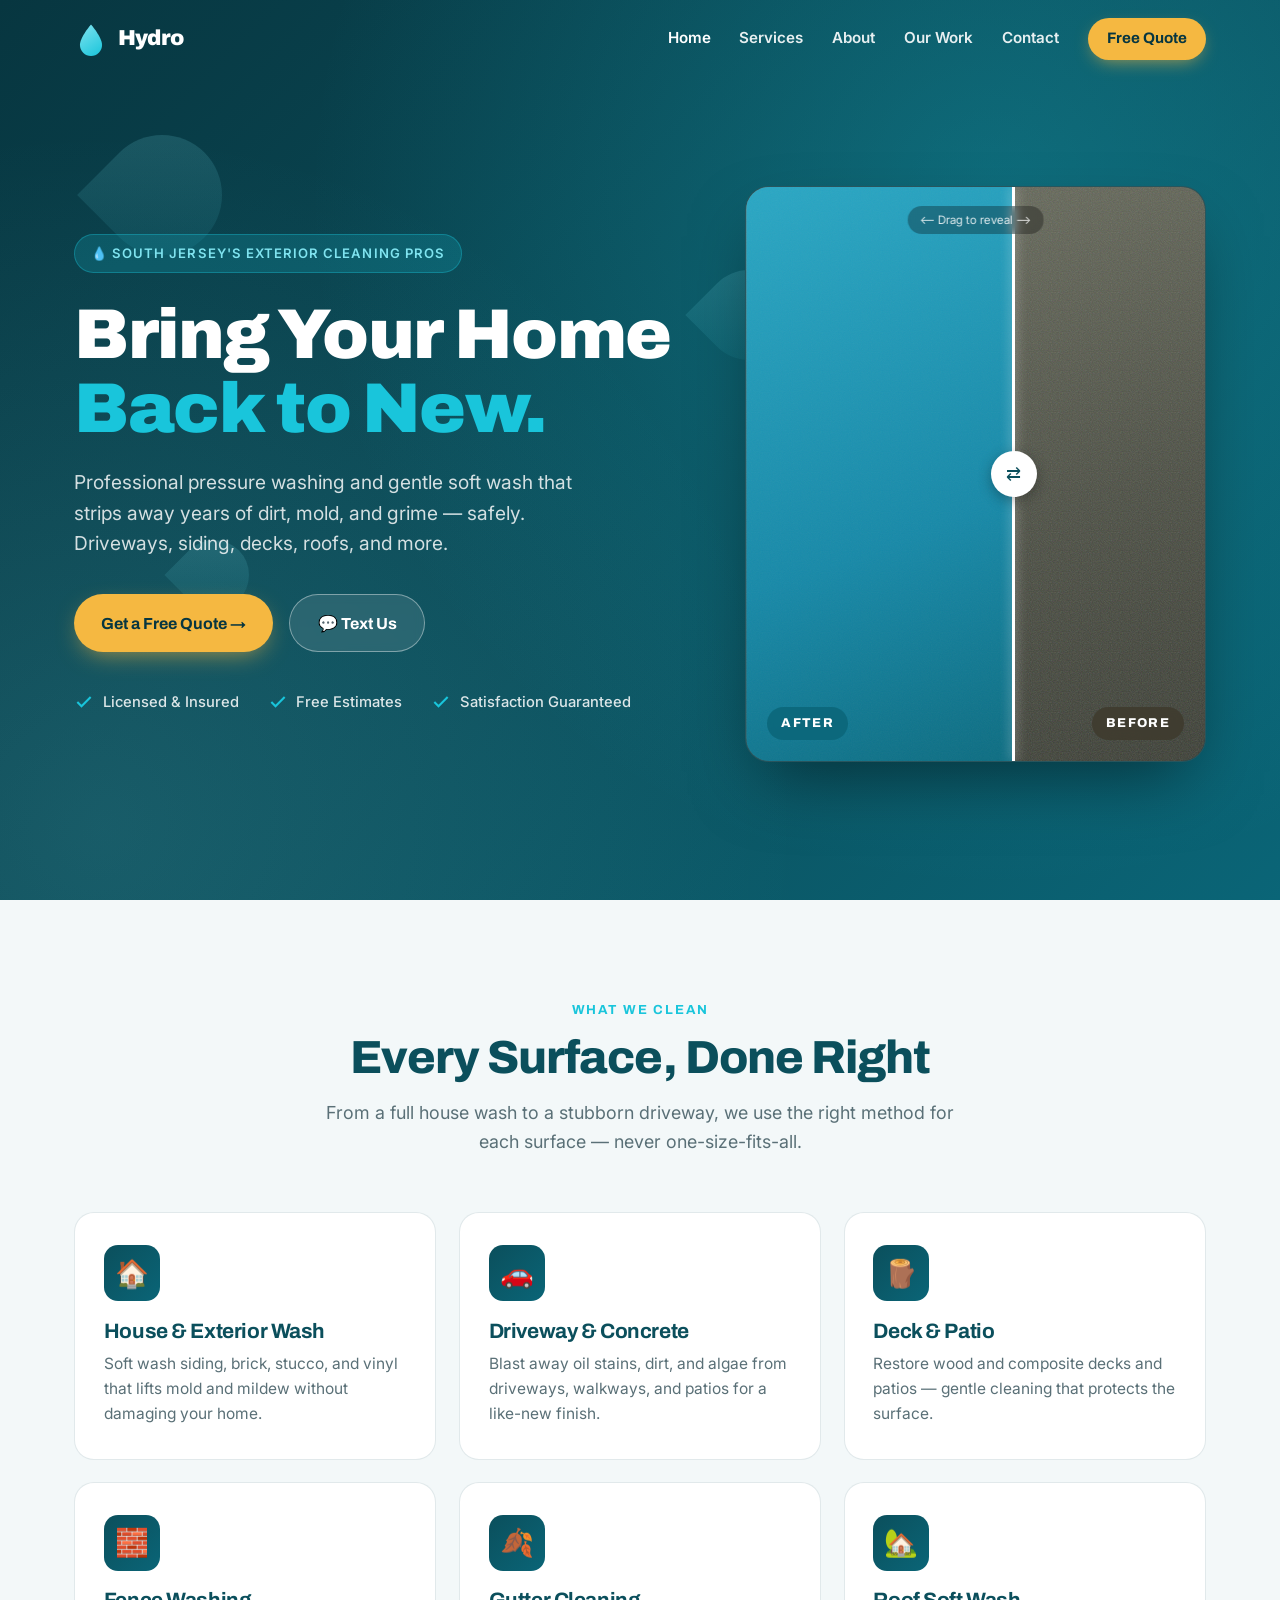
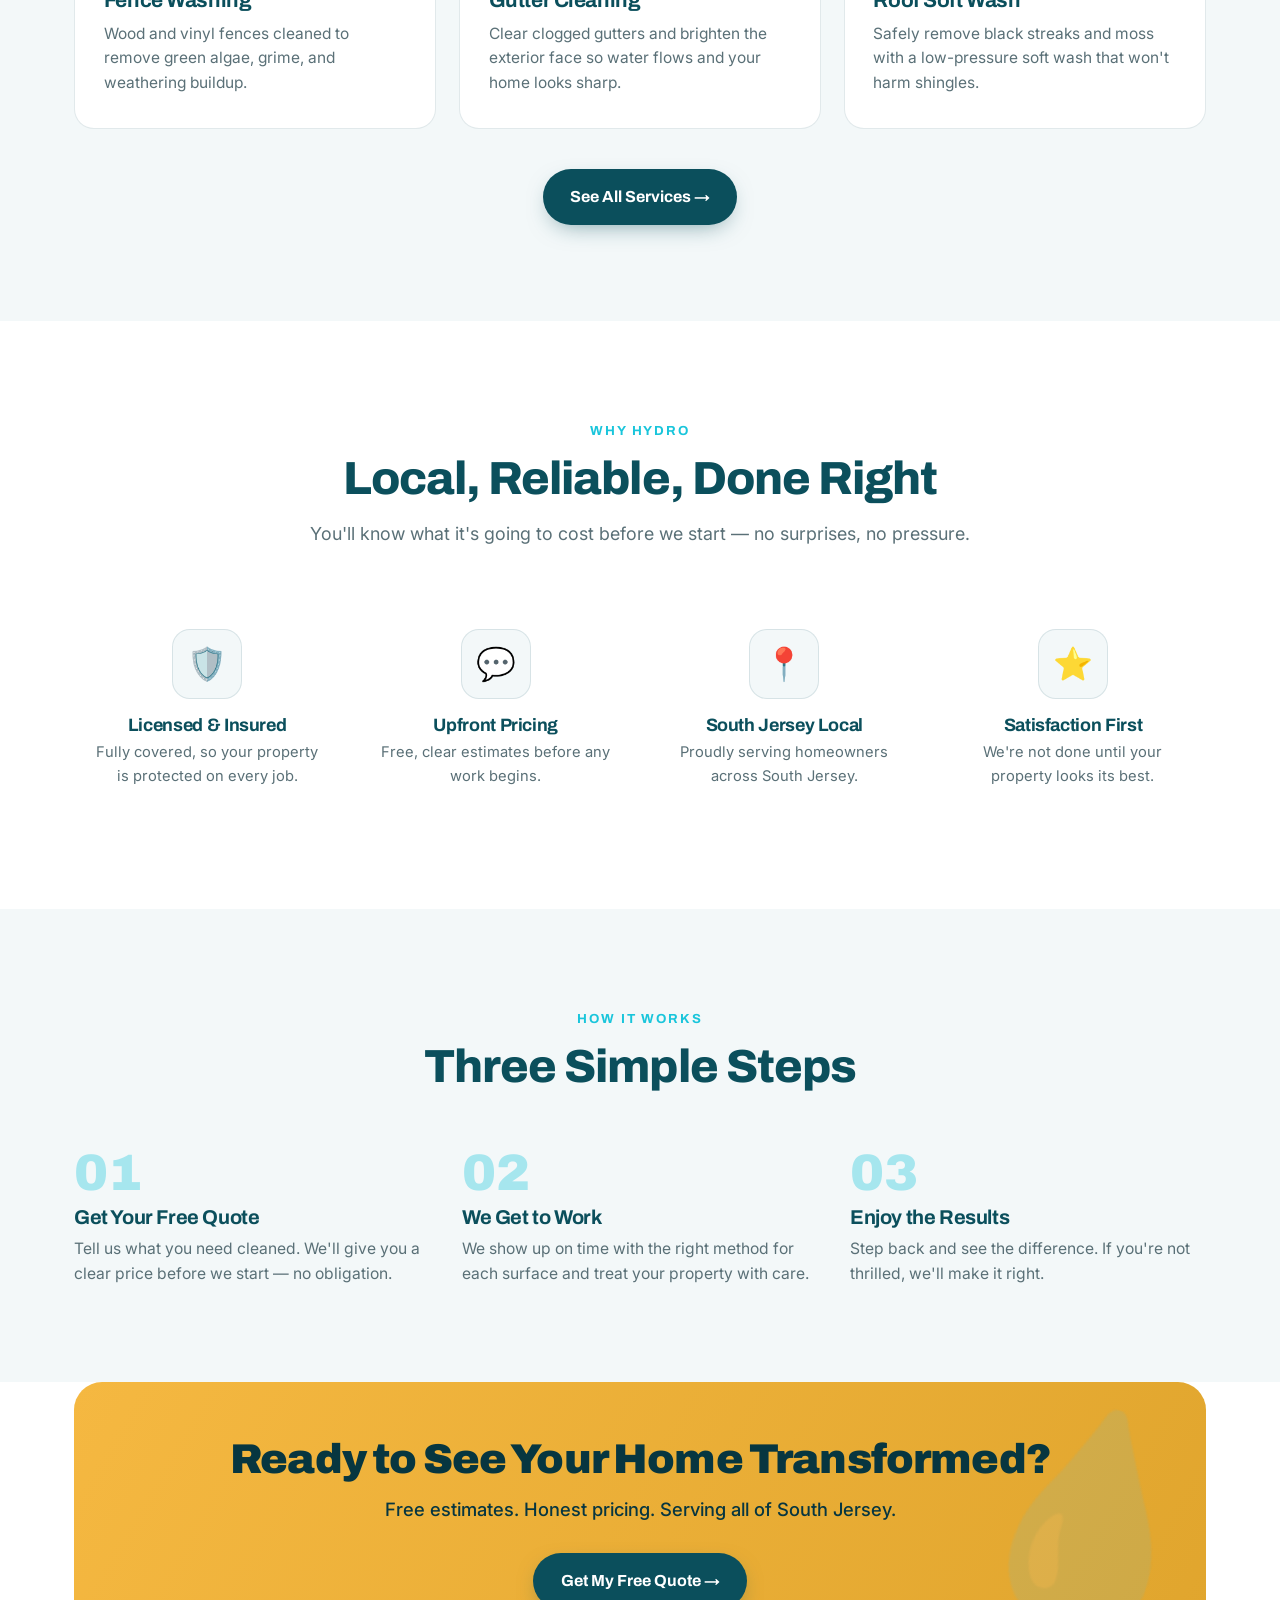
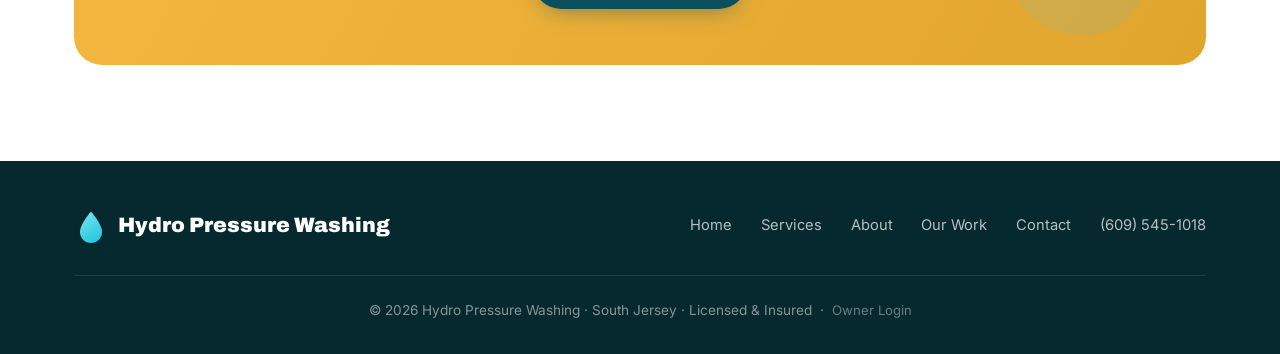
==== index.html @ da70e47d "Update index.html" ====
<!DOCTYPE html>
<html lang="en">
<head>
<meta charset="UTF-8">
<meta name="viewport" content="width=device-width, initial-scale=1.0">
<title>Hydro Pressure Washing — Exterior Cleaning in South Jersey</title>
<meta name="description" content="Professional pressure washing and soft wash in South Jersey. House washing, driveways, decks, fences, gutters, and roof soft wash. Licensed, insured, free estimates.">
<link rel="icon" href="data:image/svg+xml,<svg xmlns='http://www.w3.org/2000/svg' viewBox='0 0 100 100'><text y='.9em' font-size='90'>💧</text></svg>">
<link rel="preconnect" href="https://fonts.googleapis.com">
<link rel="preconnect" href="https://fonts.gstatic.com" crossorigin>
<link href="https://fonts.googleapis.com/css2?family=Archivo:wght@500;600;700;800;900&family=Inter:wght@400;500;600;700&display=swap" rel="stylesheet">
<style>
:root{
  --ocean:#0B4F5C;--ocean-deep:#073640;--spray:#19C5DB;--spray-soft:#7FE3EF;
  --sand:#F5B841;--sand-deep:#e0a52d;--ink:#0c2126;--slate:#5a7077;--mist:#f3f8f9;--white:#ffffff;--line:rgba(11,79,92,0.12);
}
*{margin:0;padding:0;box-sizing:border-box;}
html{scroll-behavior:smooth;}
body{font-family:'Inter',sans-serif;color:var(--ink);background:var(--white);line-height:1.6;-webkit-font-smoothing:antialiased;overflow-x:hidden;}
h1,h2,h3,.display{font-family:'Archivo',sans-serif;line-height:1.05;letter-spacing:-0.02em;}
a{color:inherit;text-decoration:none;}
.wrap{max-width:1180px;margin:0 auto;padding:0 1.5rem;}
.btn{display:inline-flex;align-items:center;gap:0.5rem;font-family:'Archivo',sans-serif;font-weight:700;font-size:1rem;padding:0.95rem 1.7rem;border-radius:100px;cursor:pointer;border:none;transition:transform .15s ease, box-shadow .15s ease;white-space:nowrap;}
.btn-primary{background:var(--sand);color:var(--ocean-deep);box-shadow:0 8px 24px -8px rgba(245,184,65,0.7);}
.btn-primary:hover{transform:translateY(-2px);box-shadow:0 14px 30px -8px rgba(245,184,65,0.8);}
.btn-ghost{background:rgba(255,255,255,0.1);color:#fff;border:1.5px solid rgba(255,255,255,0.4);backdrop-filter:blur(4px);}
.btn-ghost:hover{background:rgba(255,255,255,0.2);transform:translateY(-2px);}
.btn-dark{background:var(--ocean);color:#fff;box-shadow:0 8px 24px -10px rgba(11,79,92,0.6);}
.btn-dark:hover{transform:translateY(-2px);box-shadow:0 14px 30px -10px rgba(11,79,92,0.7);}
header{position:fixed;top:0;left:0;right:0;z-index:100;transition:all .3s ease;padding:1.1rem 0;}
header.scrolled,header.solid{background:rgba(255,255,255,0.95);backdrop-filter:blur(12px);box-shadow:0 4px 20px -8px rgba(11,79,92,0.15);padding:0.7rem 0;}
.nav{display:flex;align-items:center;justify-content:space-between;gap:1.5rem;}
.logo{display:flex;align-items:center;gap:0.6rem;font-family:'Archivo',sans-serif;font-weight:900;font-size:1.35rem;color:#fff;letter-spacing:-0.03em;transition:color .3s;}
header.scrolled .logo,header.solid .logo{color:var(--ocean);}
.logo-drop{width:34px;height:34px;flex-shrink:0;}
.nav-links{display:flex;align-items:center;gap:1.8rem;margin-left:auto;}
.nav-links a{font-weight:600;font-size:0.95rem;color:rgba(255,255,255,0.9);transition:color .2s;}
.nav-links a:hover,.nav-links a.active{color:#fff;}
header.scrolled .nav-links a,header.solid .nav-links a{color:var(--slate);}
header.scrolled .nav-links a:hover,header.scrolled .nav-links a.active,header.solid .nav-links a:hover,header.solid .nav-links a.active{color:var(--ocean);}
.nav-links a.navquote{color:var(--ocean-deep)!important;background:var(--sand);padding:0.55rem 1.2rem;border-radius:100px;font-family:'Archivo',sans-serif;font-weight:700;box-shadow:0 6px 18px -6px rgba(245,184,65,0.7);}
.nav-links a.navquote:hover{transform:translateY(-2px);}
.nav-toggle{display:none;background:none;border:none;cursor:pointer;flex-direction:column;gap:5px;padding:6px;}
.nav-toggle span{width:26px;height:2.5px;background:#fff;border-radius:2px;transition:all .3s;}
header.scrolled .nav-toggle span,header.solid .nav-toggle span{background:var(--ocean);}
section{padding:6rem 0;}
.sec-head{text-align:center;max-width:42rem;margin:0 auto 3.5rem;}
.sec-eyebrow{display:inline-block;color:var(--spray);font-family:'Archivo',sans-serif;font-weight:700;font-size:0.82rem;letter-spacing:0.14em;text-transform:uppercase;margin-bottom:0.9rem;}
.sec-head h2{font-size:clamp(2rem,4vw,2.9rem);font-weight:800;color:var(--ocean);margin-bottom:1rem;}
.sec-head p{font-size:1.12rem;color:var(--slate);}
.reveal-up{opacity:0;transform:translateY(30px);transition:opacity .6s ease, transform .6s ease;}
.reveal-up.in{opacity:1;transform:translateY(0);}
/* page hero (inner pages) */
.page-hero{position:relative;background:linear-gradient(135deg,var(--ocean-deep) 0%,var(--ocean) 60%,#0a6577 100%);color:#fff;padding:9rem 0 4.5rem;overflow:hidden;text-align:center;}
.page-hero::before{content:"";position:absolute;inset:0;background:radial-gradient(circle at 75% 25%, rgba(25,197,219,0.22), transparent 45%);}
.page-hero .eyebrow2{display:inline-block;color:var(--spray-soft);font-family:'Archivo',sans-serif;font-weight:700;font-size:0.82rem;letter-spacing:0.14em;text-transform:uppercase;margin-bottom:1rem;position:relative;}
.page-hero h1{font-size:clamp(2.4rem,5vw,3.8rem);font-weight:900;position:relative;margin-bottom:1rem;}
.page-hero p{font-size:1.18rem;color:rgba(255,255,255,0.82);max-width:36rem;margin:0 auto;position:relative;}
/* footer */
footer{background:#06292f;color:rgba(255,255,255,0.7);padding:3rem 0 2rem;}
.foot-inner{display:flex;justify-content:space-between;align-items:center;gap:2rem;flex-wrap:wrap;}
.foot-logo{display:flex;align-items:center;gap:0.6rem;font-family:'Archivo',sans-serif;font-weight:900;font-size:1.3rem;color:#fff;}
.foot-links{display:flex;gap:1.8rem;flex-wrap:wrap;}
.foot-links a{font-size:0.92rem;transition:color .2s;}
.foot-links a:hover{color:var(--spray);}
.foot-bottom{text-align:center;margin-top:2rem;padding-top:1.5rem;border-top:1px solid rgba(255,255,255,0.1);font-size:0.85rem;color:rgba(255,255,255,0.5);}
.admin-link{color:rgba(255,255,255,0.4);font-size:0.82rem;}
.admin-link:hover{color:var(--spray);}
.cta-banner{background:linear-gradient(120deg,var(--sand),var(--sand-deep));color:var(--ocean-deep);border-radius:28px;padding:3.5rem 3rem;text-align:center;position:relative;overflow:hidden;}
.cta-banner::before{content:"💧";position:absolute;font-size:13rem;opacity:0.12;right:-1rem;top:-2rem;transform:rotate(15deg);}
.cta-banner h2{font-size:clamp(1.8rem,3.5vw,2.6rem);font-weight:900;margin-bottom:0.8rem;position:relative;}
.cta-banner p{font-size:1.15rem;margin-bottom:1.8rem;font-weight:500;position:relative;}
.cta-banner .btn-dark{position:relative;}
@media(max-width:860px){
  .nav-links{display:none;position:absolute;top:100%;left:0;right:0;background:#fff;flex-direction:column;padding:1.5rem;gap:1.2rem;box-shadow:0 10px 30px -10px rgba(0,0,0,0.2);margin-left:0;}
  .nav-links.open{display:flex;}
  .nav-links a{color:var(--slate)!important;}
  .nav-links a.navquote{color:var(--ocean-deep)!important;text-align:center;}
  .nav-toggle{display:flex;}
}
@media(max-width:560px){section{padding:4rem 0;}.cta-banner{padding:2.5rem 1.5rem;}}
@media(prefers-reduced-motion:reduce){*{animation:none!important;transition:none!important;}.reveal-up{opacity:1;transform:none;}}


.hero{position:relative;min-height:100vh;display:flex;align-items:center;background:linear-gradient(135deg,var(--ocean-deep) 0%,var(--ocean) 55%,#0a6577 100%);color:#fff;overflow:hidden;padding:7rem 0 4rem;}
.hero-bg{position:absolute;inset:0;overflow:hidden;}
.hero-bg::before{content:"";position:absolute;width:140%;height:140%;top:-20%;left:-20%;background:radial-gradient(circle at 70% 30%, rgba(25,197,219,0.25), transparent 45%),radial-gradient(circle at 20% 80%, rgba(127,227,239,0.12), transparent 40%);}
.drop{position:absolute;border-radius:50% 50% 50% 0;background:linear-gradient(135deg,rgba(127,227,239,0.18),rgba(25,197,219,0.06));transform:rotate(45deg);animation:float 7s ease-in-out infinite;}
@keyframes float{0%,100%{transform:rotate(45deg) translateY(0);}50%{transform:rotate(45deg) translateY(-22px);}}
.hero-inner{position:relative;z-index:2;display:grid;grid-template-columns:1.15fr 0.85fr;gap:3rem;align-items:center;width:100%;}
.eyebrow{display:inline-flex;align-items:center;gap:0.6rem;background:rgba(25,197,219,0.18);border:1px solid rgba(25,197,219,0.35);color:var(--spray-soft);font-weight:600;font-size:0.82rem;letter-spacing:0.08em;text-transform:uppercase;padding:0.5rem 1rem;border-radius:100px;margin-bottom:1.6rem;}
.hero h1{font-size:clamp(2.6rem,5.5vw,4.4rem);font-weight:900;margin-bottom:1.3rem;}
.hero h1 .accent{color:var(--spray);display:block;}
.hero-sub{font-size:1.2rem;color:rgba(255,255,255,0.82);max-width:32rem;margin-bottom:2.2rem;}
.hero-cta{display:flex;gap:1rem;flex-wrap:wrap;margin-bottom:2.4rem;}
.hero-trust{display:flex;gap:1.8rem;flex-wrap:wrap;}
.trust-item{display:flex;align-items:center;gap:0.55rem;font-size:0.92rem;color:rgba(255,255,255,0.85);font-weight:500;}
.trust-item svg{flex-shrink:0;color:var(--spray);}
.reveal-card{position:relative;border-radius:24px;overflow:hidden;box-shadow:0 30px 70px -20px rgba(0,0,0,0.5);aspect-ratio:4/5;background:#0a3d47;border:1px solid rgba(255,255,255,0.12);}
.reveal-side{position:absolute;inset:0;display:flex;flex-direction:column;justify-content:flex-end;padding:1.5rem;}
.reveal-dirty{background:linear-gradient(160deg,#6b6e5f,#4a4d42 60%,#3a3d34);}
.reveal-dirty::after,.reveal-clean::after{content:"";position:absolute;inset:0;opacity:0.5;background-image:url("data:image/svg+xml,%3Csvg xmlns='http://www.w3.org/2000/svg' width='60' height='60'%3E%3Cfilter id='n'%3E%3CfeTurbulence type='fractalNoise' baseFrequency='0.9' numOctaves='3'/%3E%3C/filter%3E%3Crect width='100%25' height='100%25' filter='url(%23n)' opacity='0.4'/%3E%3C/svg%3E");}
.reveal-clean{background:linear-gradient(160deg,#2aa7c4,#1789a8 55%,#0a6577);clip-path:polygon(0 0,58% 0,58% 100%,0 100%);transition:clip-path .1s;}
.reveal-clean::after{opacity:0.15;}
.reveal-label{position:absolute;bottom:1.3rem;z-index:5;font-family:'Archivo',sans-serif;font-weight:800;font-size:0.8rem;letter-spacing:0.1em;text-transform:uppercase;padding:0.4rem 0.9rem;border-radius:100px;color:#fff;backdrop-filter:blur(4px);}
.reveal-label.bef{left:1.3rem;}
.reveal-label.aft{right:1.3rem;}
.reveal-divider{position:absolute;top:0;bottom:0;left:58%;width:3px;background:#fff;z-index:3;cursor:ew-resize;box-shadow:0 0 12px rgba(255,255,255,0.6);}
.reveal-handle{position:absolute;top:50%;left:50%;transform:translate(-50%,-50%);width:46px;height:46px;border-radius:50%;background:#fff;z-index:4;display:flex;align-items:center;justify-content:center;color:var(--ocean);box-shadow:0 4px 14px rgba(0,0,0,0.3);cursor:ew-resize;font-size:1.1rem;}
.reveal-hint{position:absolute;top:1.2rem;left:50%;transform:translateX(-50%);z-index:4;font-size:0.72rem;color:rgba(255,255,255,0.85);background:rgba(0,0,0,0.3);padding:0.3rem 0.8rem;border-radius:100px;backdrop-filter:blur(4px);white-space:nowrap;}
.services{background:var(--mist);}
.svc-grid{display:grid;grid-template-columns:repeat(3,1fr);gap:1.4rem;}
.svc-card{background:#fff;border-radius:20px;padding:2rem 1.8rem;border:1px solid var(--line);transition:transform .2s ease, box-shadow .2s ease;position:relative;overflow:hidden;}
.svc-card::before{content:"";position:absolute;top:0;left:0;width:100%;height:4px;background:linear-gradient(90deg,var(--spray),var(--spray-soft));transform:scaleX(0);transform-origin:left;transition:transform .3s ease;}
.svc-card:hover{transform:translateY(-6px);box-shadow:0 20px 45px -18px rgba(11,79,92,0.3);}
.svc-card:hover::before{transform:scaleX(1);}
.svc-card.link-card{cursor:pointer;}
.svc-icon{width:56px;height:56px;border-radius:14px;background:linear-gradient(135deg,var(--ocean),#0a6577);display:flex;align-items:center;justify-content:center;font-size:1.7rem;margin-bottom:1.2rem;}
.svc-card h3{font-size:1.3rem;font-weight:700;color:var(--ocean);margin-bottom:0.6rem;}
.svc-card p{font-size:0.97rem;color:var(--slate);}
.why-grid{display:grid;grid-template-columns:repeat(4,1fr);gap:1.4rem;}
.why-card{text-align:center;padding:1.5rem 1rem;}
.why-icon{width:70px;height:70px;margin:0 auto 1.1rem;border-radius:18px;background:var(--mist);display:flex;align-items:center;justify-content:center;font-size:2rem;border:1px solid var(--line);}
.why-card h3{font-size:1.12rem;color:var(--ocean);margin-bottom:0.4rem;font-weight:700;}
.why-card p{font-size:0.92rem;color:var(--slate);}
.process{background:var(--mist);}
.steps{display:grid;grid-template-columns:repeat(3,1fr);gap:2rem;}
.step-num{font-family:'Archivo',sans-serif;font-weight:900;font-size:3.2rem;color:var(--spray);opacity:0.35;line-height:1;margin-bottom:0.5rem;}
.step h3{font-size:1.25rem;color:var(--ocean);margin-bottom:0.5rem;font-weight:700;}
.step p{color:var(--slate);font-size:0.98rem;}
@media(max-width:900px){.hero-inner{grid-template-columns:1fr;gap:2.5rem;}.reveal-card{max-width:380px;margin:0 auto;width:100%;}.svc-grid{grid-template-columns:repeat(2,1fr);}.why-grid{grid-template-columns:repeat(2,1fr);}.steps{grid-template-columns:1fr;gap:1.5rem;}}
@media(max-width:560px){.svc-grid,.why-grid{grid-template-columns:1fr;}.hero-trust{gap:1rem;}}

</style>
</head>
<body><header id="header">
  <div class="wrap nav">
    <a href="/" class="logo">
      <svg class="logo-drop" viewBox="0 0 40 40" fill="none"><path d="M20 3C20 3 7 18 7 27a13 13 0 0 0 26 0C33 18 20 3 20 3Z" fill="url(#lg)"/><defs><linearGradient id="lg" x1="7" y1="3" x2="33" y2="40" gradientUnits="userSpaceOnUse"><stop stop-color="#7FE3EF"/><stop offset="1" stop-color="#19C5DB"/></linearGradient></defs></svg>
      Hydro
    </a>
    <nav class="nav-links" id="navLinks">
      <a href="/" class="active">Home</a>
      <a href="/services/">Services</a>
      <a href="/about/">About</a>
      <a href="/work/">Our Work</a>
      <a href="/contact/">Contact</a>
      <a href="/contact/" class="navquote">Free Quote</a>
    </nav>
    <button class="nav-toggle" id="navToggle" aria-label="Menu"><span></span><span></span><span></span></button>
  </div>
</header>
<section class="hero">
  <div class="hero-bg"><div class="drop" style="width:120px;height:120px;top:15%;left:8%;"></div><div class="drop" style="width:70px;height:70px;top:60%;left:14%;animation-delay:1.5s;"></div><div class="drop" style="width:90px;height:90px;top:30%;right:38%;animation-delay:3s;"></div></div>
  <div class="wrap hero-inner">
    <div>
      <span class="eyebrow">💧 South Jersey's Exterior Cleaning Pros</span>
      <h1>Bring Your Home <span class="accent">Back to New.</span></h1>
      <p class="hero-sub">Professional pressure washing and gentle soft wash that strips away years of dirt, mold, and grime — safely. Driveways, siding, decks, roofs, and more.</p>
      <div class="hero-cta">
        <a href="/contact/" class="btn btn-primary">Get a Free Quote →</a>
        <a href="sms:6095451018?&body=Hi%20Hydro%2C%20I%27d%20like%20a%20free%20quote%20for..." class="btn btn-ghost">💬 Text Us</a>
      </div>
      <div class="hero-trust">
        <div class="trust-item"><svg width="20" height="20" viewBox="0 0 24 24" fill="none" stroke="currentColor" stroke-width="2.5"><path d="M20 6 9 17l-5-5"/></svg> Licensed &amp; Insured</div>
        <div class="trust-item"><svg width="20" height="20" viewBox="0 0 24 24" fill="none" stroke="currentColor" stroke-width="2.5"><path d="M20 6 9 17l-5-5"/></svg> Free Estimates</div>
        <div class="trust-item"><svg width="20" height="20" viewBox="0 0 24 24" fill="none" stroke="currentColor" stroke-width="2.5"><path d="M20 6 9 17l-5-5"/></svg> Satisfaction Guaranteed</div>
      </div>
    </div>
    <div>
      <div class="reveal-card" id="revealCard">
        <div class="reveal-side reveal-dirty"></div>
        <div class="reveal-side reveal-clean" id="revealClean"></div>
        <span class="reveal-label bef" style="background:rgba(10,101,119,0.8)">After</span>
        <span class="reveal-label aft" style="background:rgba(60,55,40,0.7)">Before</span>
        <div class="reveal-hint">⟵ Drag to reveal ⟶</div>
        <div class="reveal-divider" id="revealDivider"><div class="reveal-handle">⇄</div></div>
      </div>
    </div>
  </div>
</section>
<section class="services" id="services">
  <div class="wrap">
    <div class="sec-head reveal-up"><span class="sec-eyebrow">What We Clean</span><h2>Every Surface, Done Right</h2><p>From a full house wash to a stubborn driveway, we use the right method for each surface — never one-size-fits-all.</p></div>
    <div class="svc-grid"><a href="/services/" class="svc-card link-card reveal-up"><div class="svc-icon">🏠</div><h3>House &amp; Exterior Wash</h3><p>Soft wash siding, brick, stucco, and vinyl that lifts mold and mildew without damaging your home.</p></a><a href="/services/" class="svc-card link-card reveal-up"><div class="svc-icon">🚗</div><h3>Driveway &amp; Concrete</h3><p>Blast away oil stains, dirt, and algae from driveways, walkways, and patios for a like-new finish.</p></a><a href="/services/" class="svc-card link-card reveal-up"><div class="svc-icon">🪵</div><h3>Deck &amp; Patio</h3><p>Restore wood and composite decks and patios — gentle cleaning that protects the surface.</p></a><a href="/services/" class="svc-card link-card reveal-up"><div class="svc-icon">🧱</div><h3>Fence Washing</h3><p>Wood and vinyl fences cleaned to remove green algae, grime, and weathering buildup.</p></a><a href="/services/" class="svc-card link-card reveal-up"><div class="svc-icon">🍂</div><h3>Gutter Cleaning</h3><p>Clear clogged gutters and brighten the exterior face so water flows and your home looks sharp.</p></a><a href="/services/" class="svc-card link-card reveal-up"><div class="svc-icon">🏡</div><h3>Roof Soft Wash</h3><p>Safely remove black streaks and moss with a low-pressure soft wash that won't harm shingles.</p></a></div>
    <div style="text-align:center;margin-top:2.5rem;"><a href="/services/" class="btn btn-dark">See All Services →</a></div>
  </div>
</section>
<section class="why" id="why">
  <div class="wrap">
    <div class="sec-head reveal-up"><span class="sec-eyebrow">Why Hydro</span><h2>Local, Reliable, Done Right</h2><p>You'll know what it's going to cost before we start — no surprises, no pressure.</p></div>
    <div class="why-grid">
      <div class="why-card reveal-up"><div class="why-icon">🛡️</div><h3>Licensed &amp; Insured</h3><p>Fully covered, so your property is protected on every job.</p></div>
      <div class="why-card reveal-up"><div class="why-icon">💬</div><h3>Upfront Pricing</h3><p>Free, clear estimates before any work begins.</p></div>
      <div class="why-card reveal-up"><div class="why-icon">📍</div><h3>South Jersey Local</h3><p>Proudly serving homeowners across South Jersey.</p></div>
      <div class="why-card reveal-up"><div class="why-icon">⭐</div><h3>Satisfaction First</h3><p>We're not done until your property looks its best.</p></div>
    </div>
  </div>
</section>
<section class="process">
  <div class="wrap">
    <div class="sec-head reveal-up"><span class="sec-eyebrow">How It Works</span><h2>Three Simple Steps</h2></div>
    <div class="steps">
      <div class="step reveal-up"><div class="step-num">01</div><h3>Get Your Free Quote</h3><p>Tell us what you need cleaned. We'll give you a clear price before we start — no obligation.</p></div>
      <div class="step reveal-up"><div class="step-num">02</div><h3>We Get to Work</h3><p>We show up on time with the right method for each surface and treat your property with care.</p></div>
      <div class="step reveal-up"><div class="step-num">03</div><h3>Enjoy the Results</h3><p>Step back and see the difference. If you're not thrilled, we'll make it right.</p></div>
    </div>
  </div>
</section>
<section style="padding-top:0;"><div class="wrap"><div class="cta-banner reveal-up"><h2>Ready to See Your Home Transformed?</h2><p>Free estimates. Honest pricing. Serving all of South Jersey.</p><a href="/contact/" class="btn btn-dark">Get My Free Quote →</a></div></div></section>
<footer>
  <div class="wrap">
    <div class="foot-inner">
      <div class="foot-logo">
        <svg class="logo-drop" viewBox="0 0 40 40" fill="none"><path d="M20 3C20 3 7 18 7 27a13 13 0 0 0 26 0C33 18 20 3 20 3Z" fill="url(#lg2)"/><defs><linearGradient id="lg2" x1="7" y1="3" x2="33" y2="40" gradientUnits="userSpaceOnUse"><stop stop-color="#7FE3EF"/><stop offset="1" stop-color="#19C5DB"/></linearGradient></defs></svg>
        Hydro Pressure Washing
      </div>
      <div class="foot-links">
        <a href="/">Home</a>
        <a href="/services/">Services</a>
        <a href="/about/">About</a>
        <a href="/work/">Our Work</a>
        <a href="/contact/">Contact</a>
        <a href="tel:6095451018">(609) 545-1018</a>
      </div>
    </div>
    <div class="foot-bottom">
      © <span id="year"></span> Hydro Pressure Washing · South Jersey · Licensed &amp; Insured
      &nbsp;·&nbsp; <a href="/admin" class="admin-link">Owner Login</a>
    </div>
  </div>
</footer><script>
const header=document.getElementById('header');
const isInner=document.body.classList.contains('inner');
function onScroll(){header.classList.toggle('scrolled',window.scrollY>40);}
window.addEventListener("scroll",onScroll);onScroll();
const navToggle=document.getElementById('navToggle'),navLinks=document.getElementById('navLinks');
navToggle.addEventListener('click',()=>navLinks.classList.toggle('open'));
navLinks.querySelectorAll('a').forEach(a=>a.addEventListener('click',()=>navLinks.classList.remove('open')));
const y=document.getElementById('year'); if(y) y.textContent=new Date().getFullYear();
const io=new IntersectionObserver((es)=>{es.forEach(e=>{if(e.isIntersecting){e.target.classList.add('in');io.unobserve(e.target);}});},{threshold:0.12});
document.querySelectorAll('.reveal-up').forEach((el,i)=>{el.style.transitionDelay=(i%3*0.08)+'s';io.observe(el);});

(function(){
  const card=document.getElementById('revealCard'),clean=document.getElementById('revealClean'),divider=document.getElementById('revealDivider');
  if(!card)return; let dragging=false;
  function setPos(x){const rect=card.getBoundingClientRect();let pct=((x-rect.left)/rect.width)*100;pct=Math.max(4,Math.min(96,pct));clean.style.clipPath=`polygon(0 0,${pct}% 0,${pct}% 100%,0 100%)`;divider.style.left=pct+'%';}
  const start=()=>dragging=true,end=()=>dragging=false;
  const move=(e)=>{if(!dragging)return;const x=e.touches?e.touches[0].clientX:e.clientX;setPos(x);};
  divider.addEventListener('mousedown',start);window.addEventListener('mouseup',end);window.addEventListener('mousemove',move);
  divider.addEventListener('touchstart',start,{passive:true});window.addEventListener('touchend',end);window.addEventListener('touchmove',move,{passive:true});
  card.addEventListener('click',(e)=>{if(e.target.closest('.reveal-divider'))return;setPos(e.clientX);});
})();

</script>
</body>
</html>
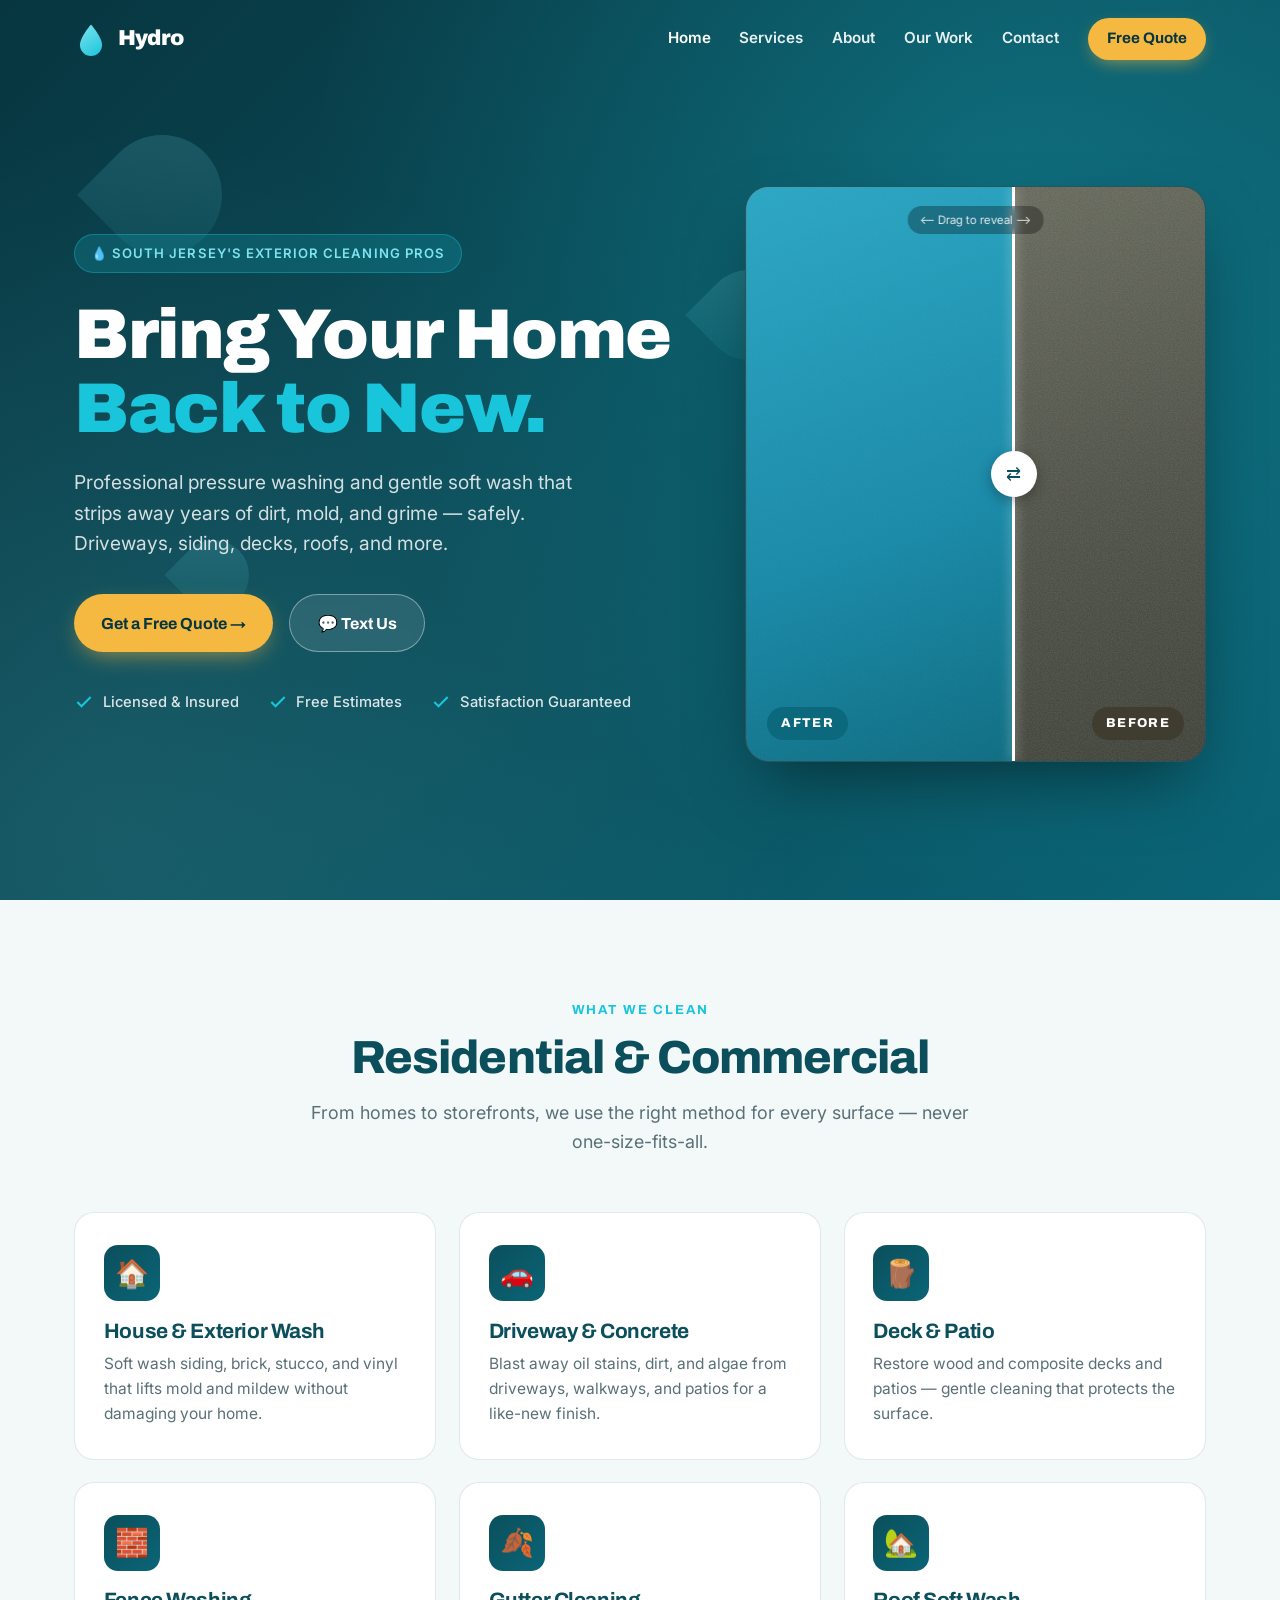
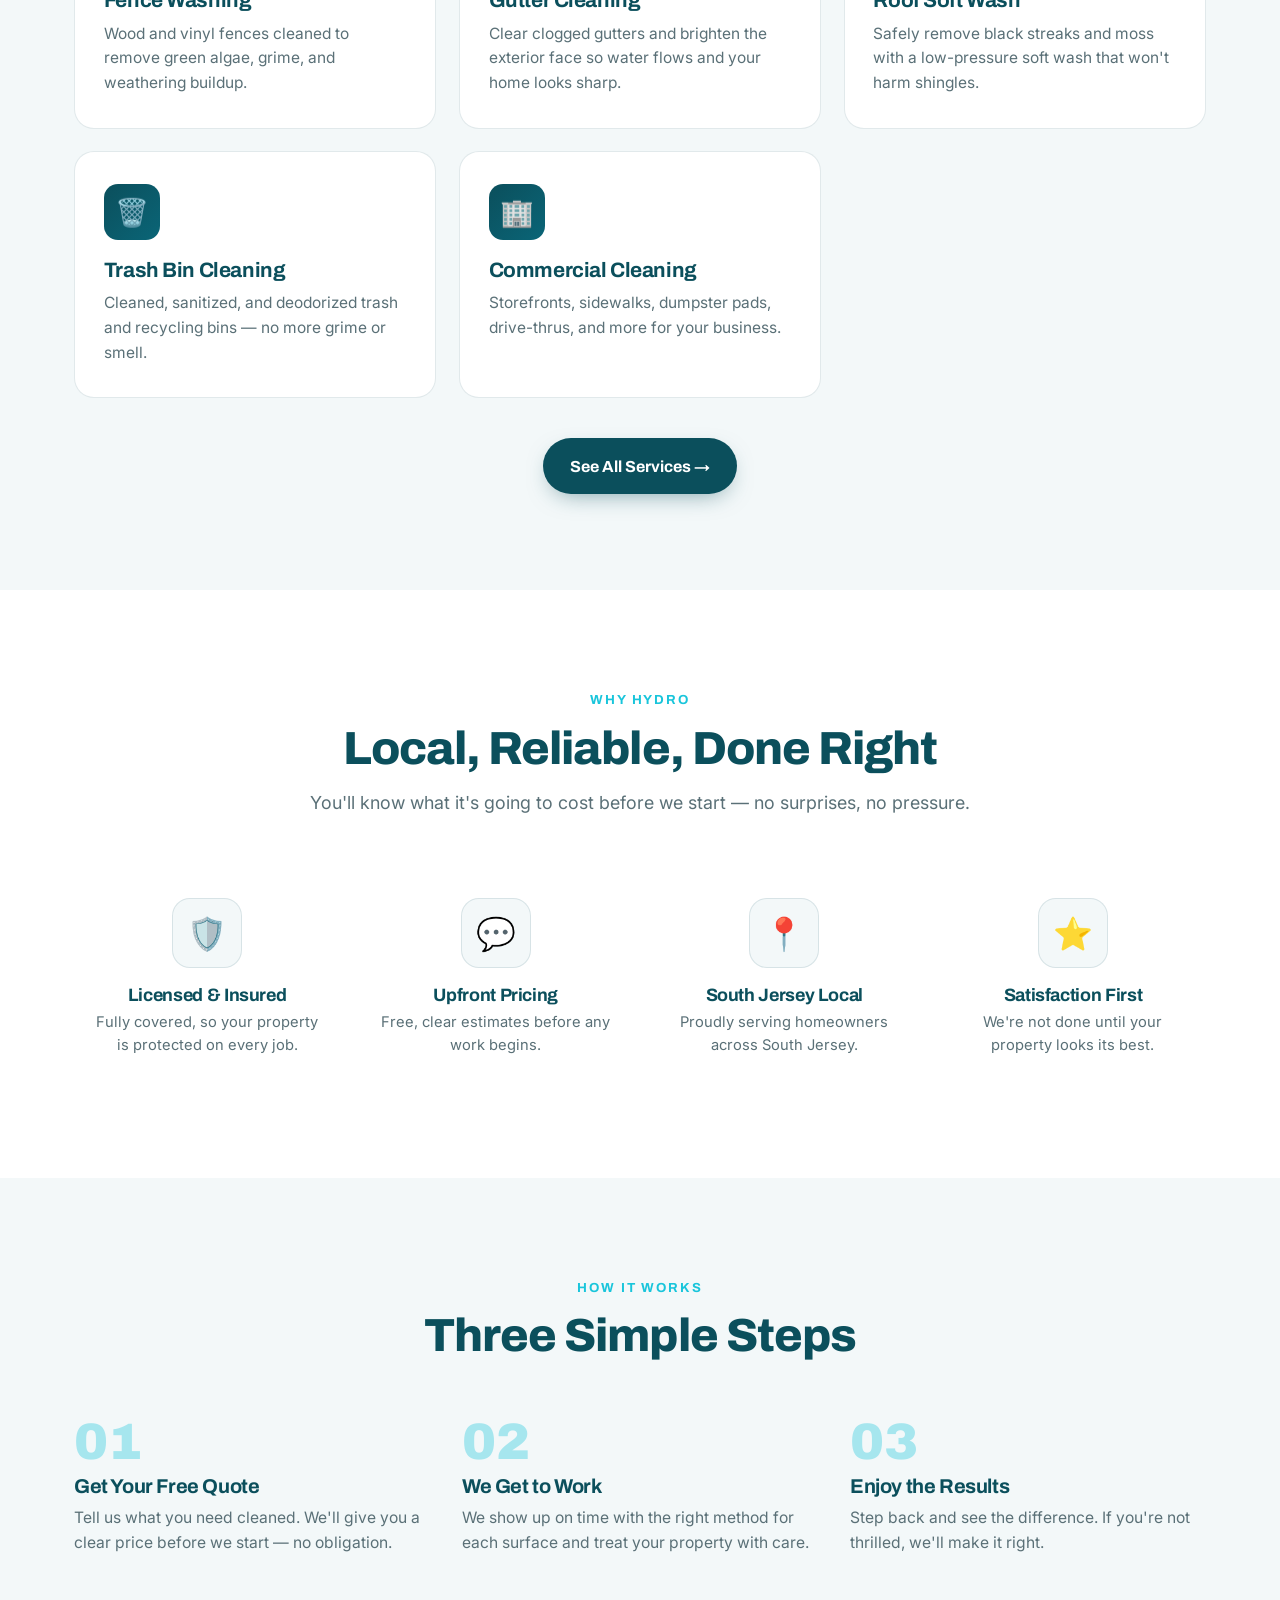
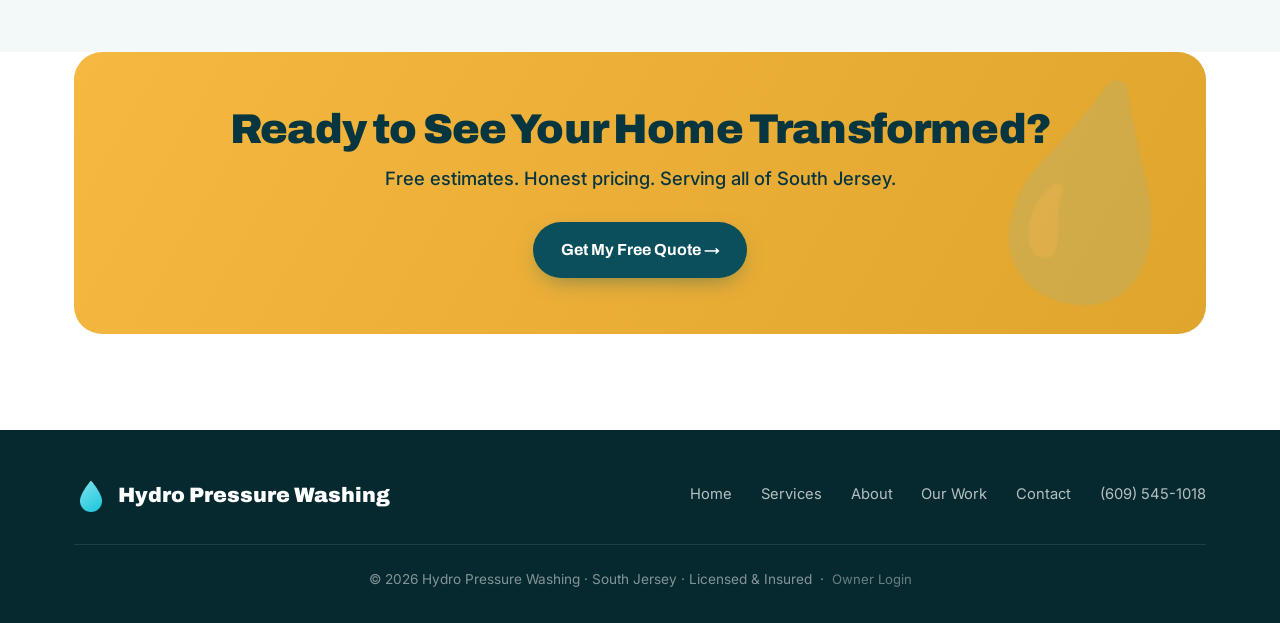
==== commit d8e8ab2a: "Update index.html" ====
--- a/index.html
+++ b/index.html
@@ -181,8 +181,8 @@
 </section>
 <section class="services" id="services">
   <div class="wrap">
-    <div class="sec-head reveal-up"><span class="sec-eyebrow">What We Clean</span><h2>Every Surface, Done Right</h2><p>From a full house wash to a stubborn driveway, we use the right method for each surface — never one-size-fits-all.</p></div>
-    <div class="svc-grid"><a href="/services/" class="svc-card link-card reveal-up"><div class="svc-icon">🏠</div><h3>House &amp; Exterior Wash</h3><p>Soft wash siding, brick, stucco, and vinyl that lifts mold and mildew without damaging your home.</p></a><a href="/services/" class="svc-card link-card reveal-up"><div class="svc-icon">🚗</div><h3>Driveway &amp; Concrete</h3><p>Blast away oil stains, dirt, and algae from driveways, walkways, and patios for a like-new finish.</p></a><a href="/services/" class="svc-card link-card reveal-up"><div class="svc-icon">🪵</div><h3>Deck &amp; Patio</h3><p>Restore wood and composite decks and patios — gentle cleaning that protects the surface.</p></a><a href="/services/" class="svc-card link-card reveal-up"><div class="svc-icon">🧱</div><h3>Fence Washing</h3><p>Wood and vinyl fences cleaned to remove green algae, grime, and weathering buildup.</p></a><a href="/services/" class="svc-card link-card reveal-up"><div class="svc-icon">🍂</div><h3>Gutter Cleaning</h3><p>Clear clogged gutters and brighten the exterior face so water flows and your home looks sharp.</p></a><a href="/services/" class="svc-card link-card reveal-up"><div class="svc-icon">🏡</div><h3>Roof Soft Wash</h3><p>Safely remove black streaks and moss with a low-pressure soft wash that won't harm shingles.</p></a></div>
+    <div class="sec-head reveal-up"><span class="sec-eyebrow">What We Clean</span><h2>Residential &amp; Commercial</h2><p>From homes to storefronts, we use the right method for every surface — never one-size-fits-all.</p></div>
+    <div class="svc-grid"><a href="/services/" class="svc-card link-card reveal-up"><div class="svc-icon">🏠</div><h3>House &amp; Exterior Wash</h3><p>Soft wash siding, brick, stucco, and vinyl that lifts mold and mildew without damaging your home.</p></a><a href="/services/" class="svc-card link-card reveal-up"><div class="svc-icon">🚗</div><h3>Driveway &amp; Concrete</h3><p>Blast away oil stains, dirt, and algae from driveways, walkways, and patios for a like-new finish.</p></a><a href="/services/" class="svc-card link-card reveal-up"><div class="svc-icon">🪵</div><h3>Deck &amp; Patio</h3><p>Restore wood and composite decks and patios — gentle cleaning that protects the surface.</p></a><a href="/services/" class="svc-card link-card reveal-up"><div class="svc-icon">🧱</div><h3>Fence Washing</h3><p>Wood and vinyl fences cleaned to remove green algae, grime, and weathering buildup.</p></a><a href="/services/" class="svc-card link-card reveal-up"><div class="svc-icon">🍂</div><h3>Gutter Cleaning</h3><p>Clear clogged gutters and brighten the exterior face so water flows and your home looks sharp.</p></a><a href="/services/" class="svc-card link-card reveal-up"><div class="svc-icon">🏡</div><h3>Roof Soft Wash</h3><p>Safely remove black streaks and moss with a low-pressure soft wash that won't harm shingles.</p></a><a href="/services/" class="svc-card link-card reveal-up"><div class="svc-icon">🗑️</div><h3>Trash Bin Cleaning</h3><p>Cleaned, sanitized, and deodorized trash and recycling bins — no more grime or smell.</p></a><a href="/services/" class="svc-card link-card reveal-up"><div class="svc-icon">🏢</div><h3>Commercial Cleaning</h3><p>Storefronts, sidewalks, dumpster pads, drive-thrus, and more for your business.</p></a></div>
     <div style="text-align:center;margin-top:2.5rem;"><a href="/services/" class="btn btn-dark">See All Services →</a></div>
   </div>
 </section>
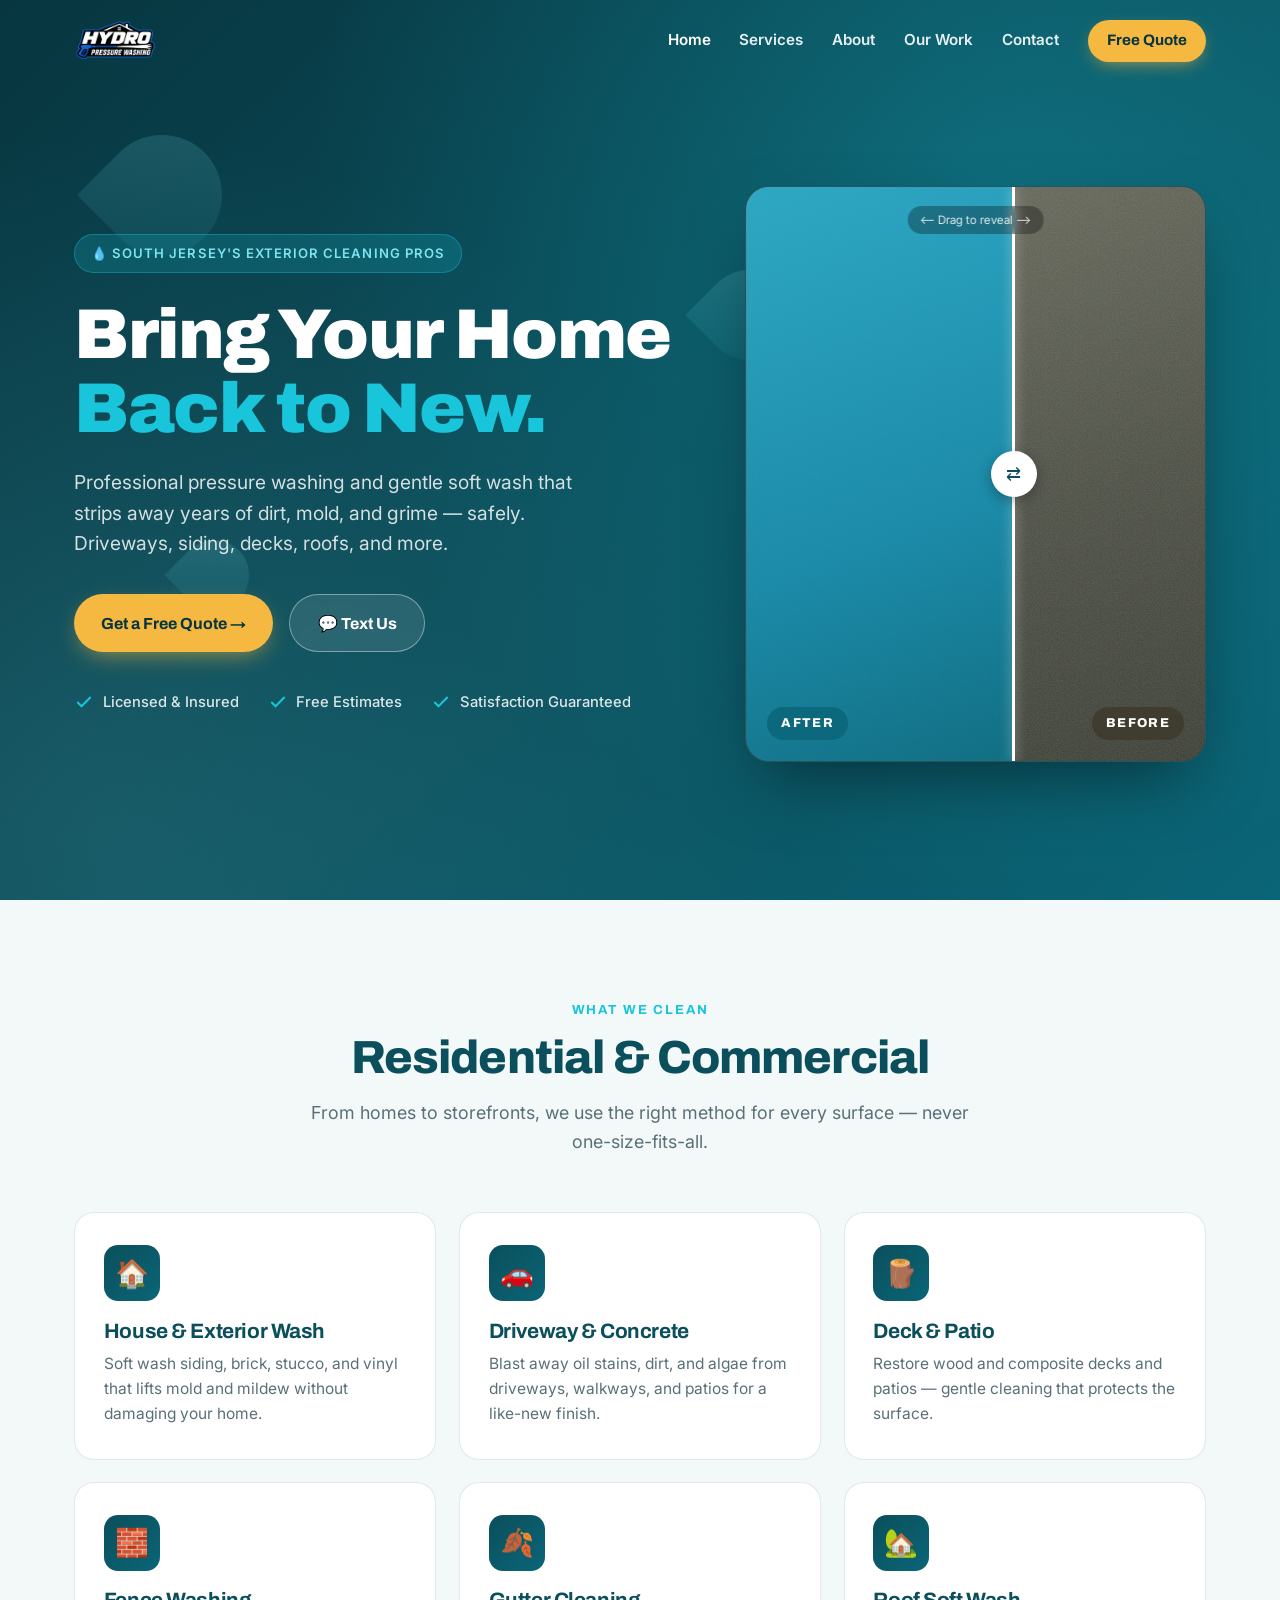
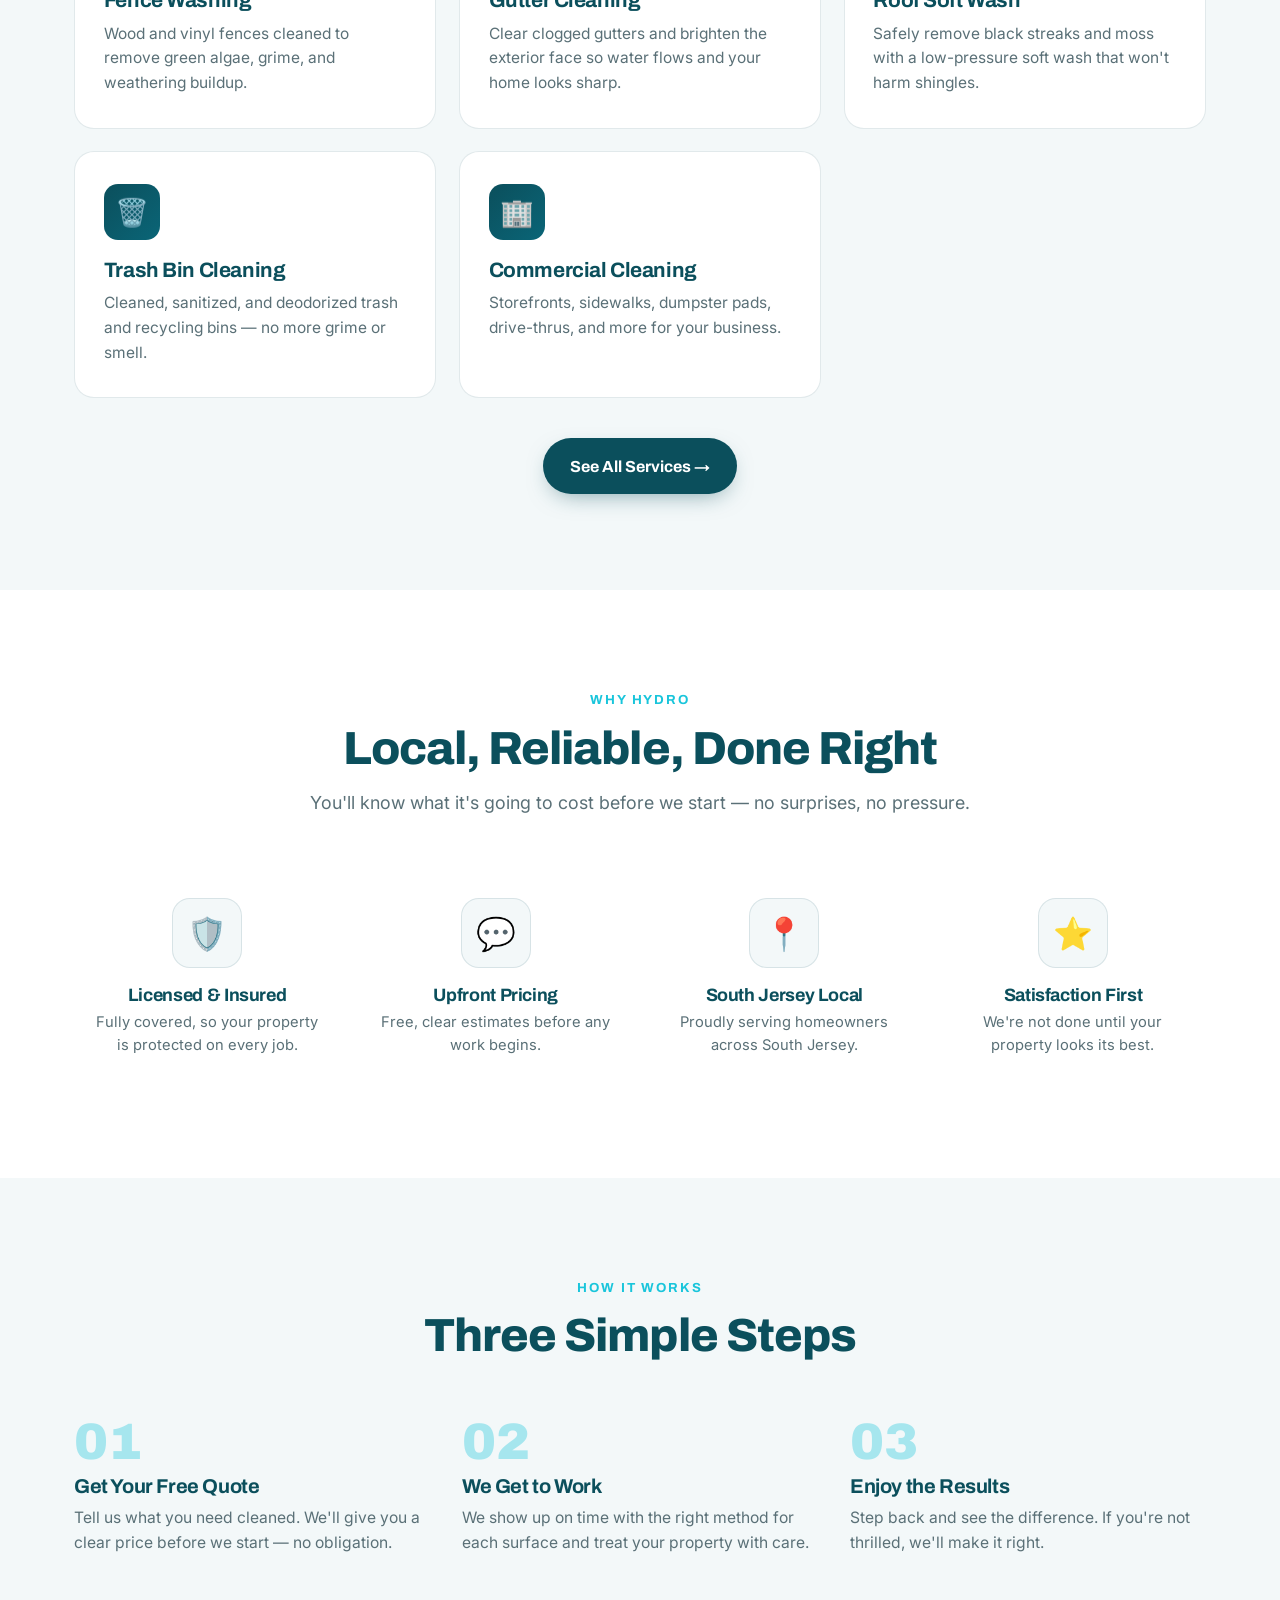
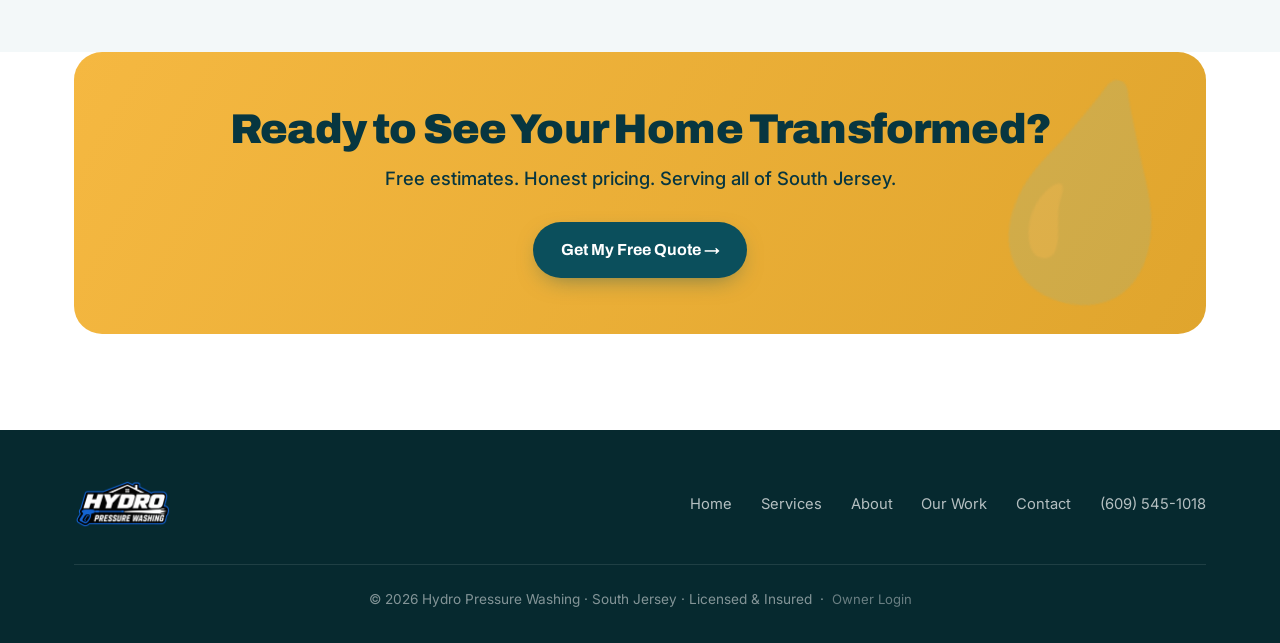
==== commit 48a0e86c: "Update index.html" ====
--- a/index.html
+++ b/index.html
@@ -5,7 +5,7 @@
 <meta name="viewport" content="width=device-width, initial-scale=1.0">
 <title>Hydro Pressure Washing — Exterior Cleaning in South Jersey</title>
 <meta name="description" content="Professional pressure washing and soft wash in South Jersey. House washing, driveways, decks, fences, gutters, and roof soft wash. Licensed, insured, free estimates.">
-<link rel="icon" href="data:image/svg+xml,<svg xmlns='http://www.w3.org/2000/svg' viewBox='0 0 100 100'><text y='.9em' font-size='90'>💧</text></svg>">
+<link rel="icon" type="image/png" href="/assets/favicon.png">
 <link rel="preconnect" href="https://fonts.googleapis.com">
 <link rel="preconnect" href="https://fonts.gstatic.com" crossorigin>
 <link href="https://fonts.googleapis.com/css2?family=Archivo:wght@500;600;700;800;900&family=Inter:wght@400;500;600;700&display=swap" rel="stylesheet">
@@ -131,14 +131,16 @@
 @media(max-width:900px){.hero-inner{grid-template-columns:1fr;gap:2.5rem;}.reveal-card{max-width:380px;margin:0 auto;width:100%;}.svc-grid{grid-template-columns:repeat(2,1fr);}.why-grid{grid-template-columns:repeat(2,1fr);}.steps{grid-template-columns:1fr;gap:1.5rem;}}
 @media(max-width:560px){.svc-grid,.why-grid{grid-template-columns:1fr;}.hero-trust{gap:1rem;}}
 
+
+.logo-img{height:46px;width:auto;display:block;transition:height .3s ease;}
+header.scrolled .logo-img,header.solid .logo-img{height:40px;}
+.foot-logo-img{height:54px;width:auto;display:block;}
+@media(max-width:560px){.logo-img{height:38px;}}
 </style>
 </head>
 <body><header id="header">
   <div class="wrap nav">
-    <a href="/" class="logo">
-      <svg class="logo-drop" viewBox="0 0 40 40" fill="none"><path d="M20 3C20 3 7 18 7 27a13 13 0 0 0 26 0C33 18 20 3 20 3Z" fill="url(#lg)"/><defs><linearGradient id="lg" x1="7" y1="3" x2="33" y2="40" gradientUnits="userSpaceOnUse"><stop stop-color="#7FE3EF"/><stop offset="1" stop-color="#19C5DB"/></linearGradient></defs></svg>
-      Hydro
-    </a>
+    <a href="/" class="logo"><img src="/assets/logo.png" alt="Hydro Pressure Washing" class="logo-img"></a>
     <nav class="nav-links" id="navLinks">
       <a href="/" class="active">Home</a>
       <a href="/services/">Services</a>
@@ -211,10 +213,7 @@
 <footer>
   <div class="wrap">
     <div class="foot-inner">
-      <div class="foot-logo">
-        <svg class="logo-drop" viewBox="0 0 40 40" fill="none"><path d="M20 3C20 3 7 18 7 27a13 13 0 0 0 26 0C33 18 20 3 20 3Z" fill="url(#lg2)"/><defs><linearGradient id="lg2" x1="7" y1="3" x2="33" y2="40" gradientUnits="userSpaceOnUse"><stop stop-color="#7FE3EF"/><stop offset="1" stop-color="#19C5DB"/></linearGradient></defs></svg>
-        Hydro Pressure Washing
-      </div>
+      <div class="foot-logo"><img src="/assets/logo.png" alt="Hydro Pressure Washing" class="foot-logo-img"></div>
       <div class="foot-links">
         <a href="/">Home</a>
         <a href="/services/">Services</a>
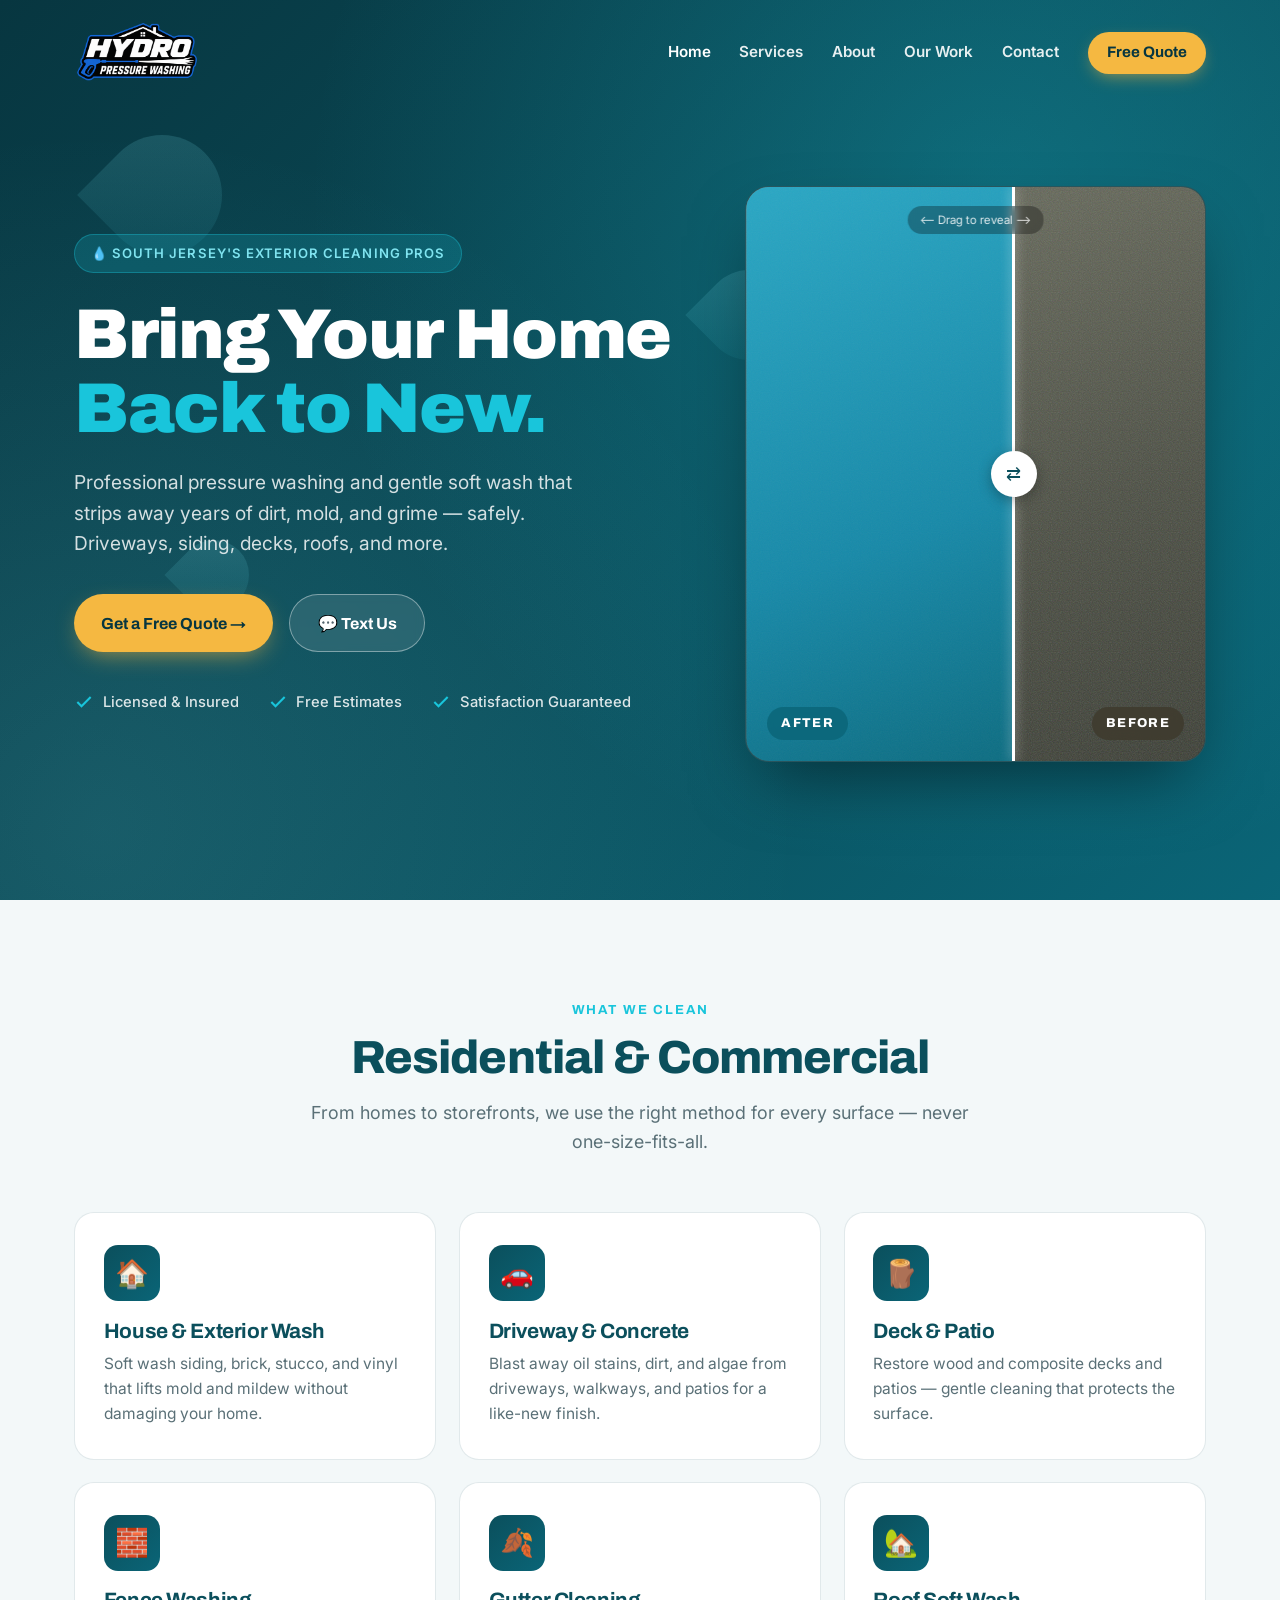
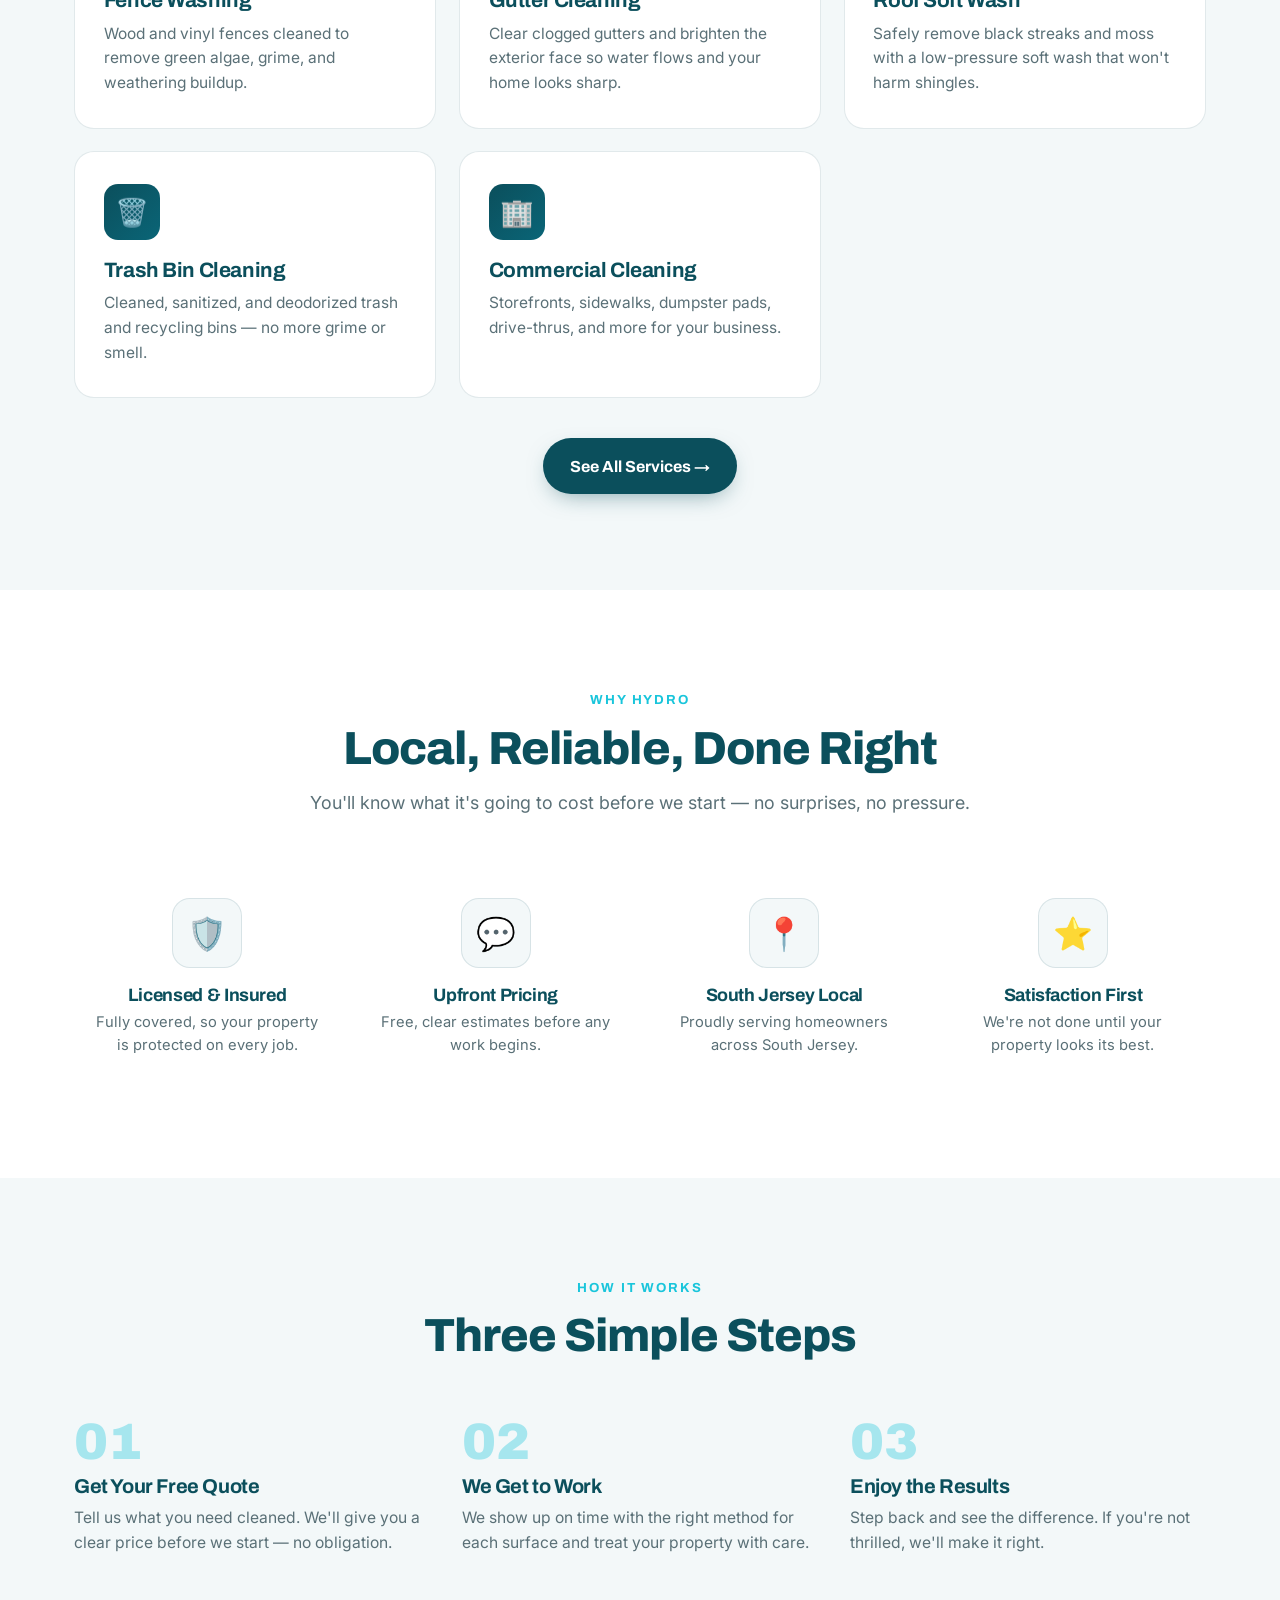
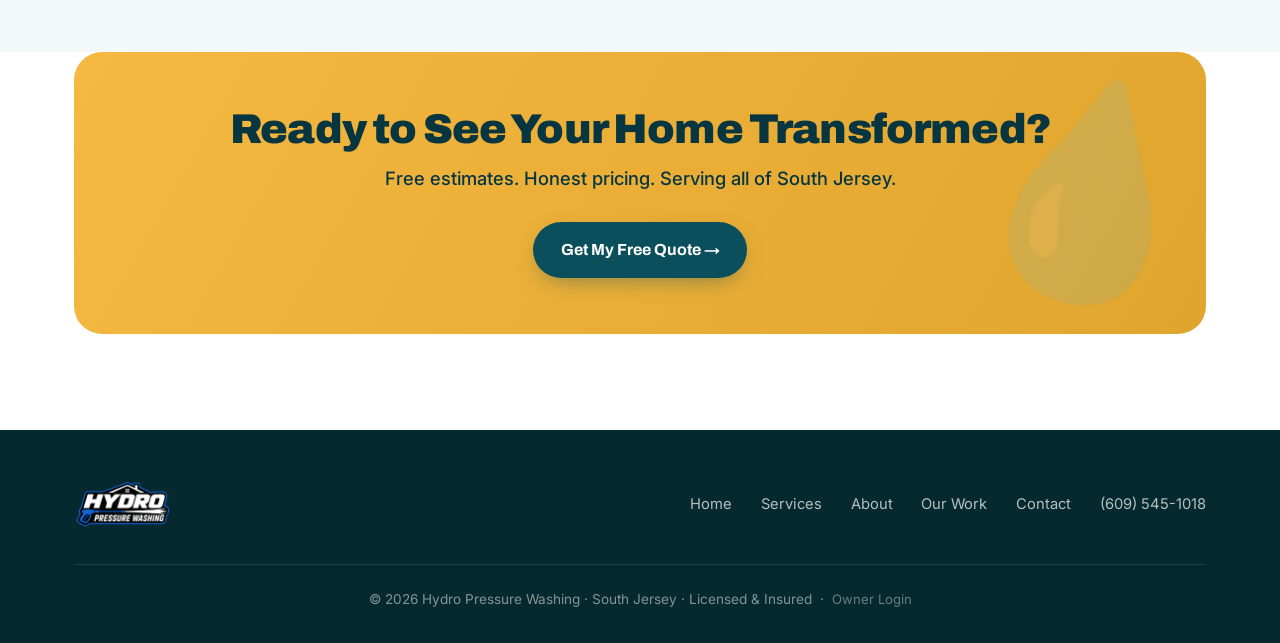
==== commit be917e99: "Update index.html" ====
--- a/index.html
+++ b/index.html
@@ -132,10 +132,10 @@
 @media(max-width:560px){.svc-grid,.why-grid{grid-template-columns:1fr;}.hero-trust{gap:1rem;}}
 
 
-.logo-img{height:46px;width:auto;display:block;transition:height .3s ease;}
-header.scrolled .logo-img,header.solid .logo-img{height:40px;}
+.logo-img{height:70px;width:auto;display:block;transition:height .3s ease;}
+header.scrolled .logo-img,header.solid .logo-img{height:58px;}
 .foot-logo-img{height:54px;width:auto;display:block;}
-@media(max-width:560px){.logo-img{height:38px;}}
+@media(max-width:560px){.logo-img{height:52px;}}
 </style>
 </head>
 <body><header id="header">
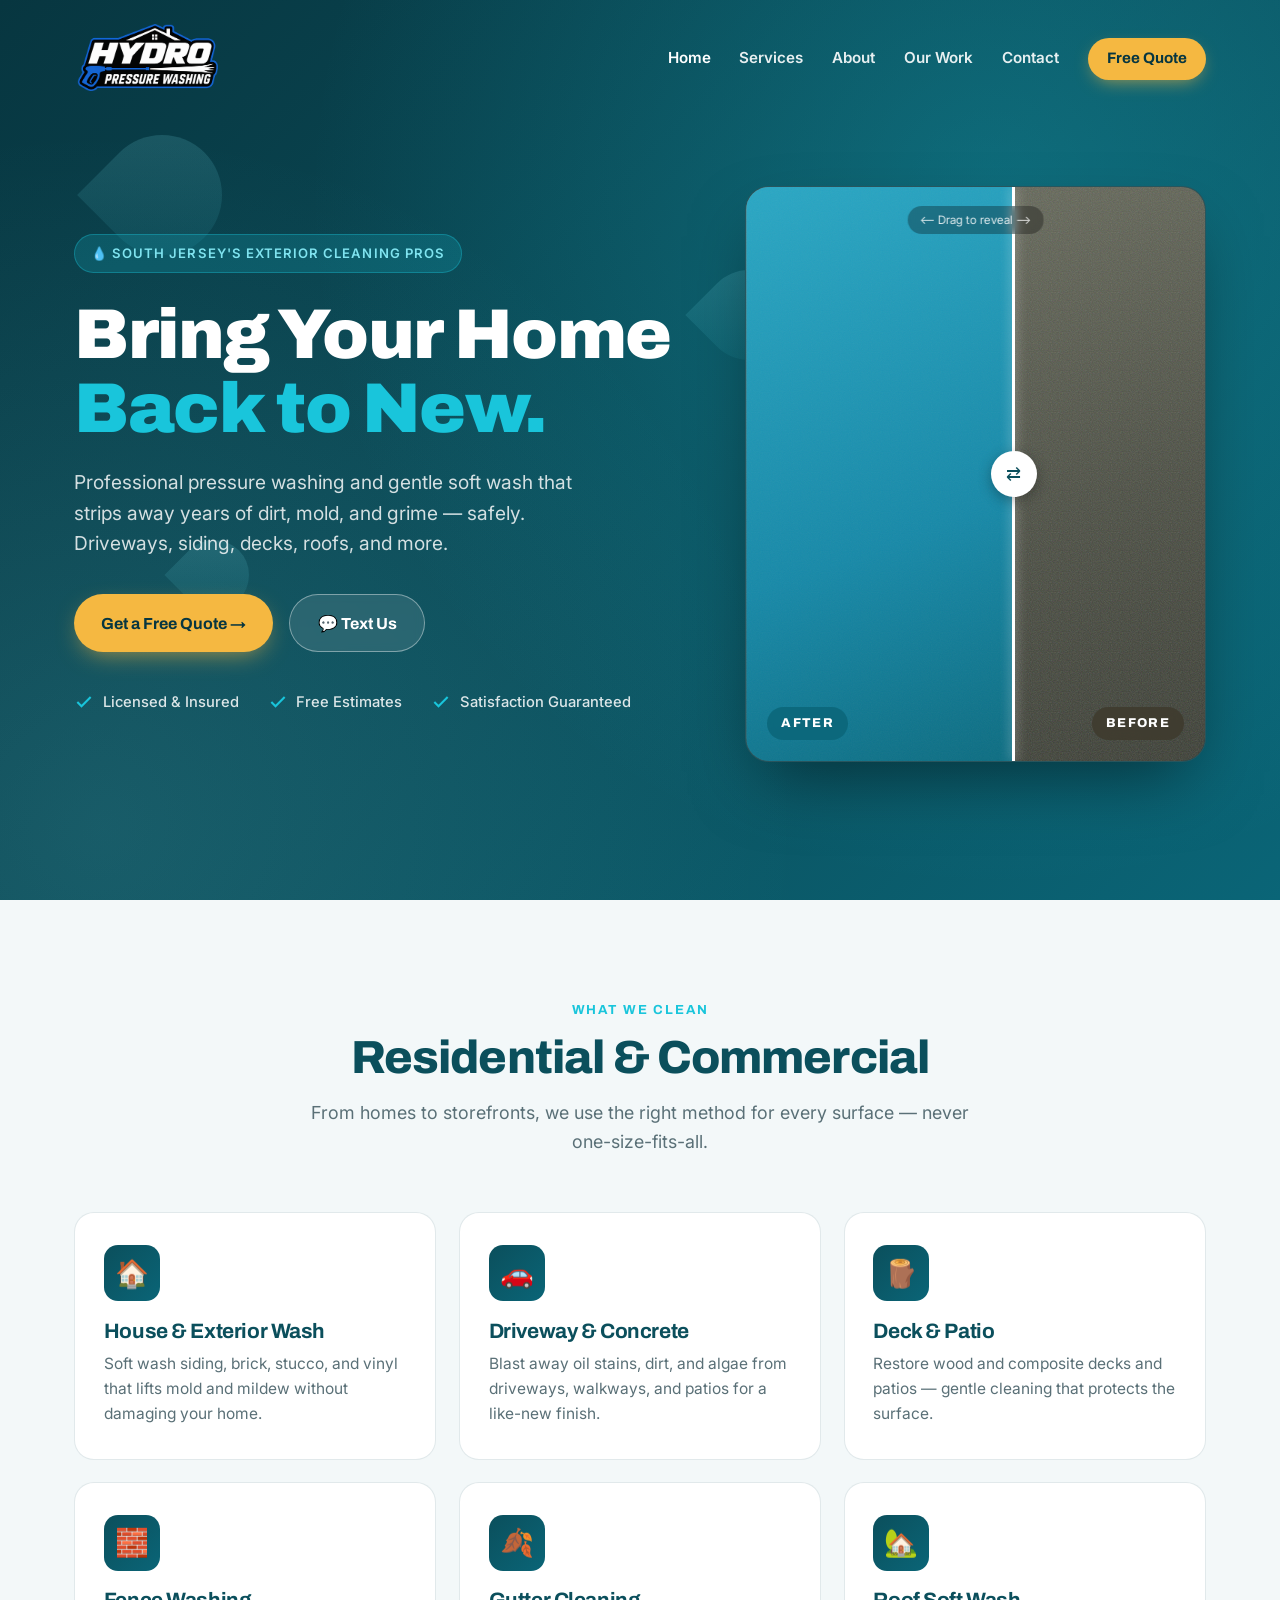
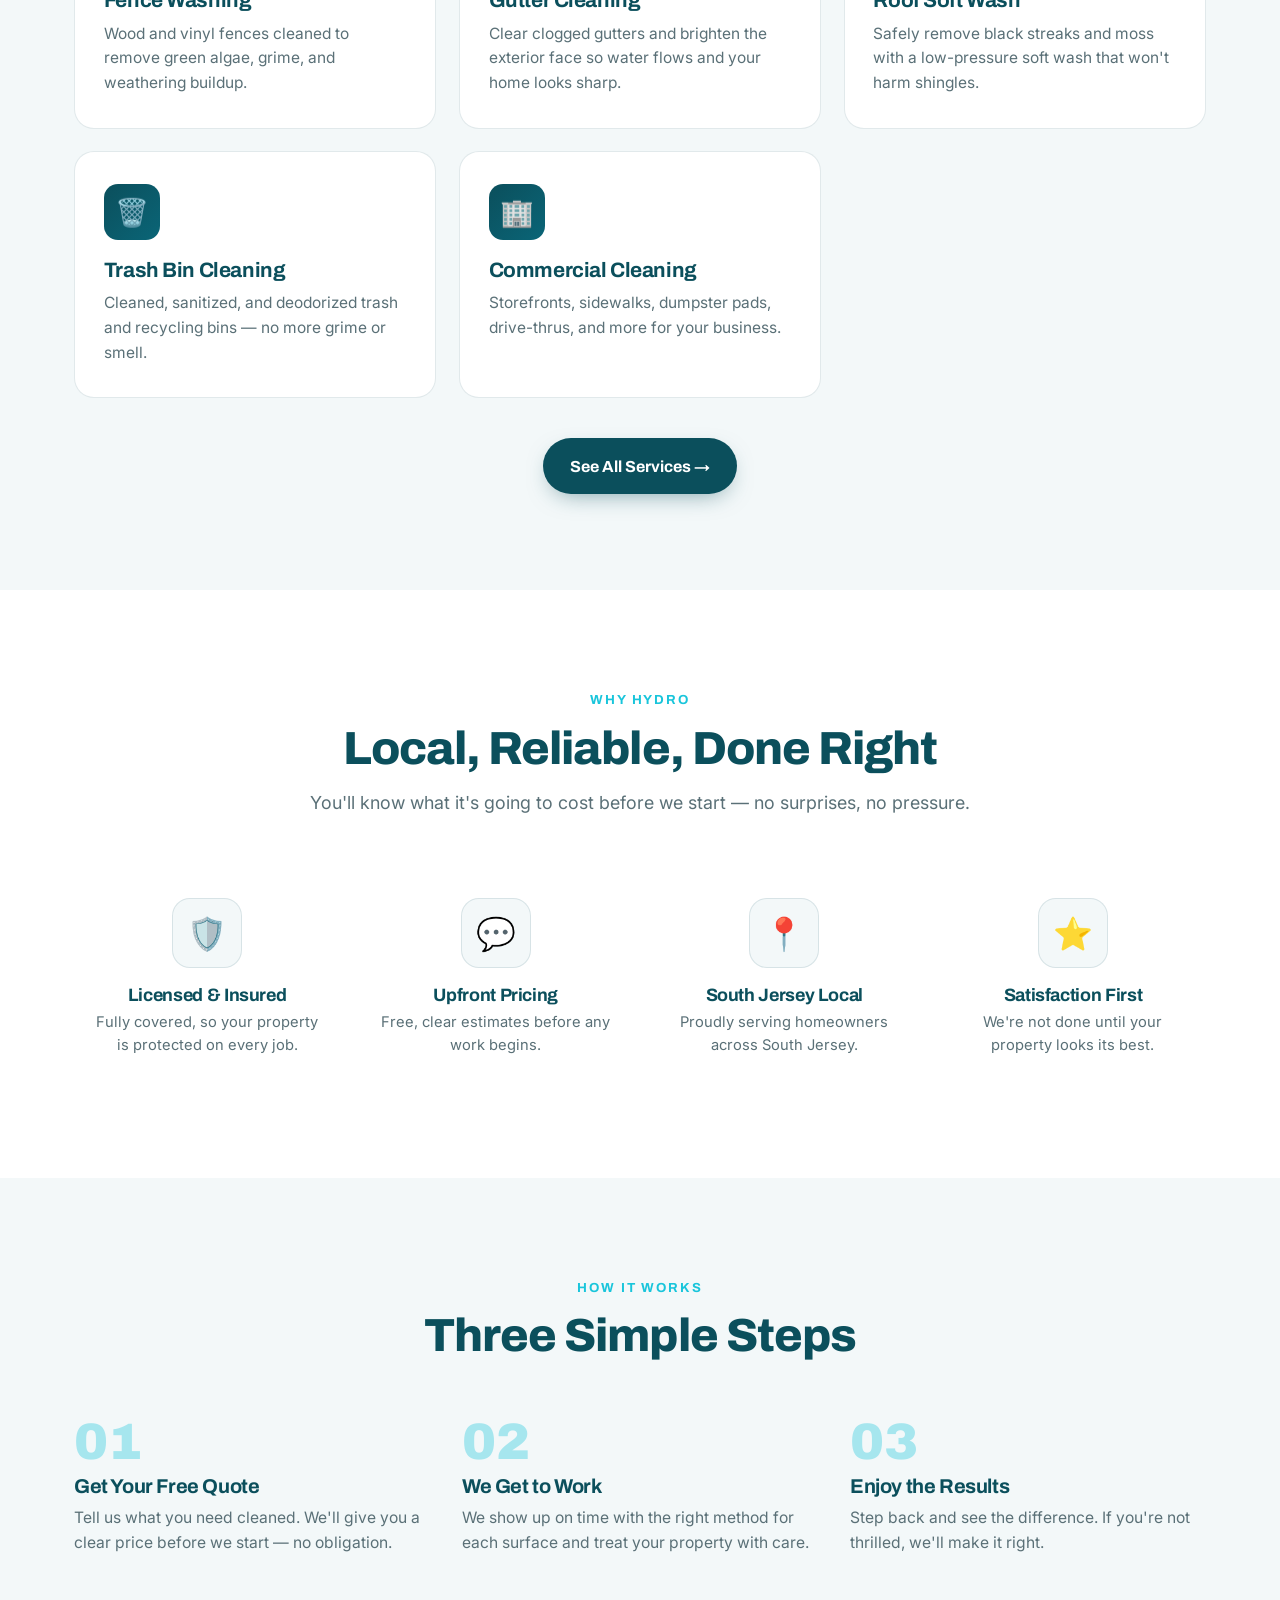
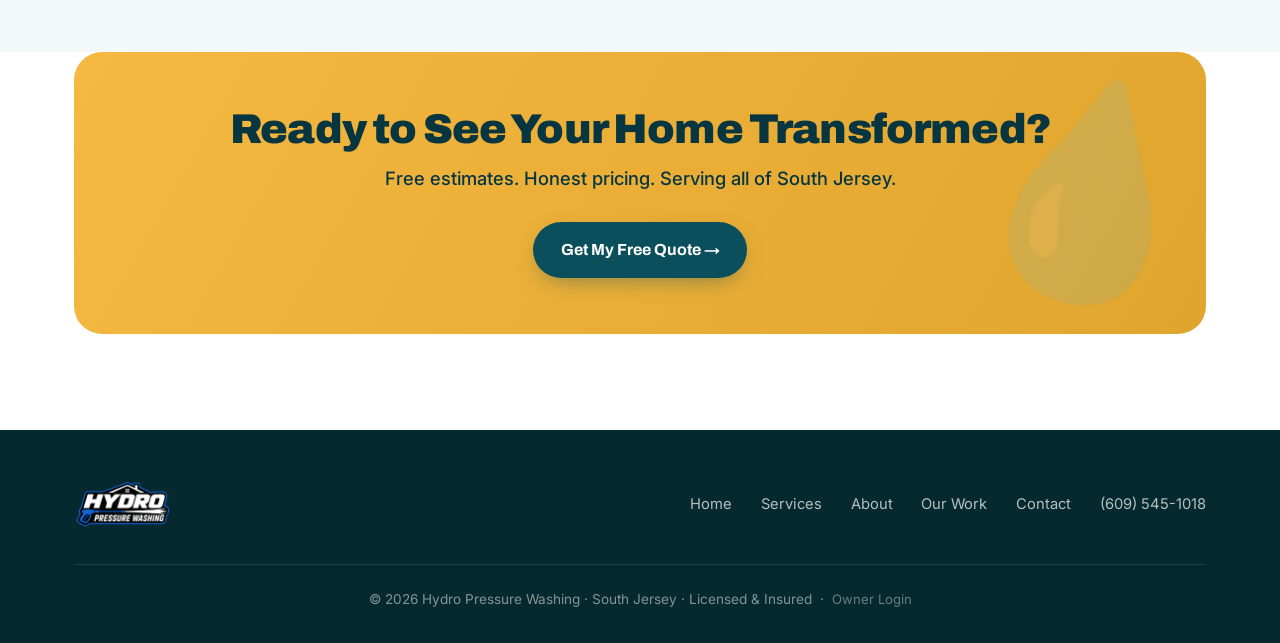
==== commit cd8a7f1d: "Update index.html" ====
--- a/index.html
+++ b/index.html
@@ -132,10 +132,10 @@
 @media(max-width:560px){.svc-grid,.why-grid{grid-template-columns:1fr;}.hero-trust{gap:1rem;}}
 
 
-.logo-img{height:70px;width:auto;display:block;transition:height .3s ease;}
-header.scrolled .logo-img,header.solid .logo-img{height:58px;}
+.logo-img{height:82px;width:auto;display:block;transition:height .3s ease;}
+header.scrolled .logo-img,header.solid .logo-img{height:68px;}
 .foot-logo-img{height:54px;width:auto;display:block;}
-@media(max-width:560px){.logo-img{height:52px;}}
+@media(max-width:560px){.logo-img{height:60px;}}
 </style>
 </head>
 <body><header id="header">
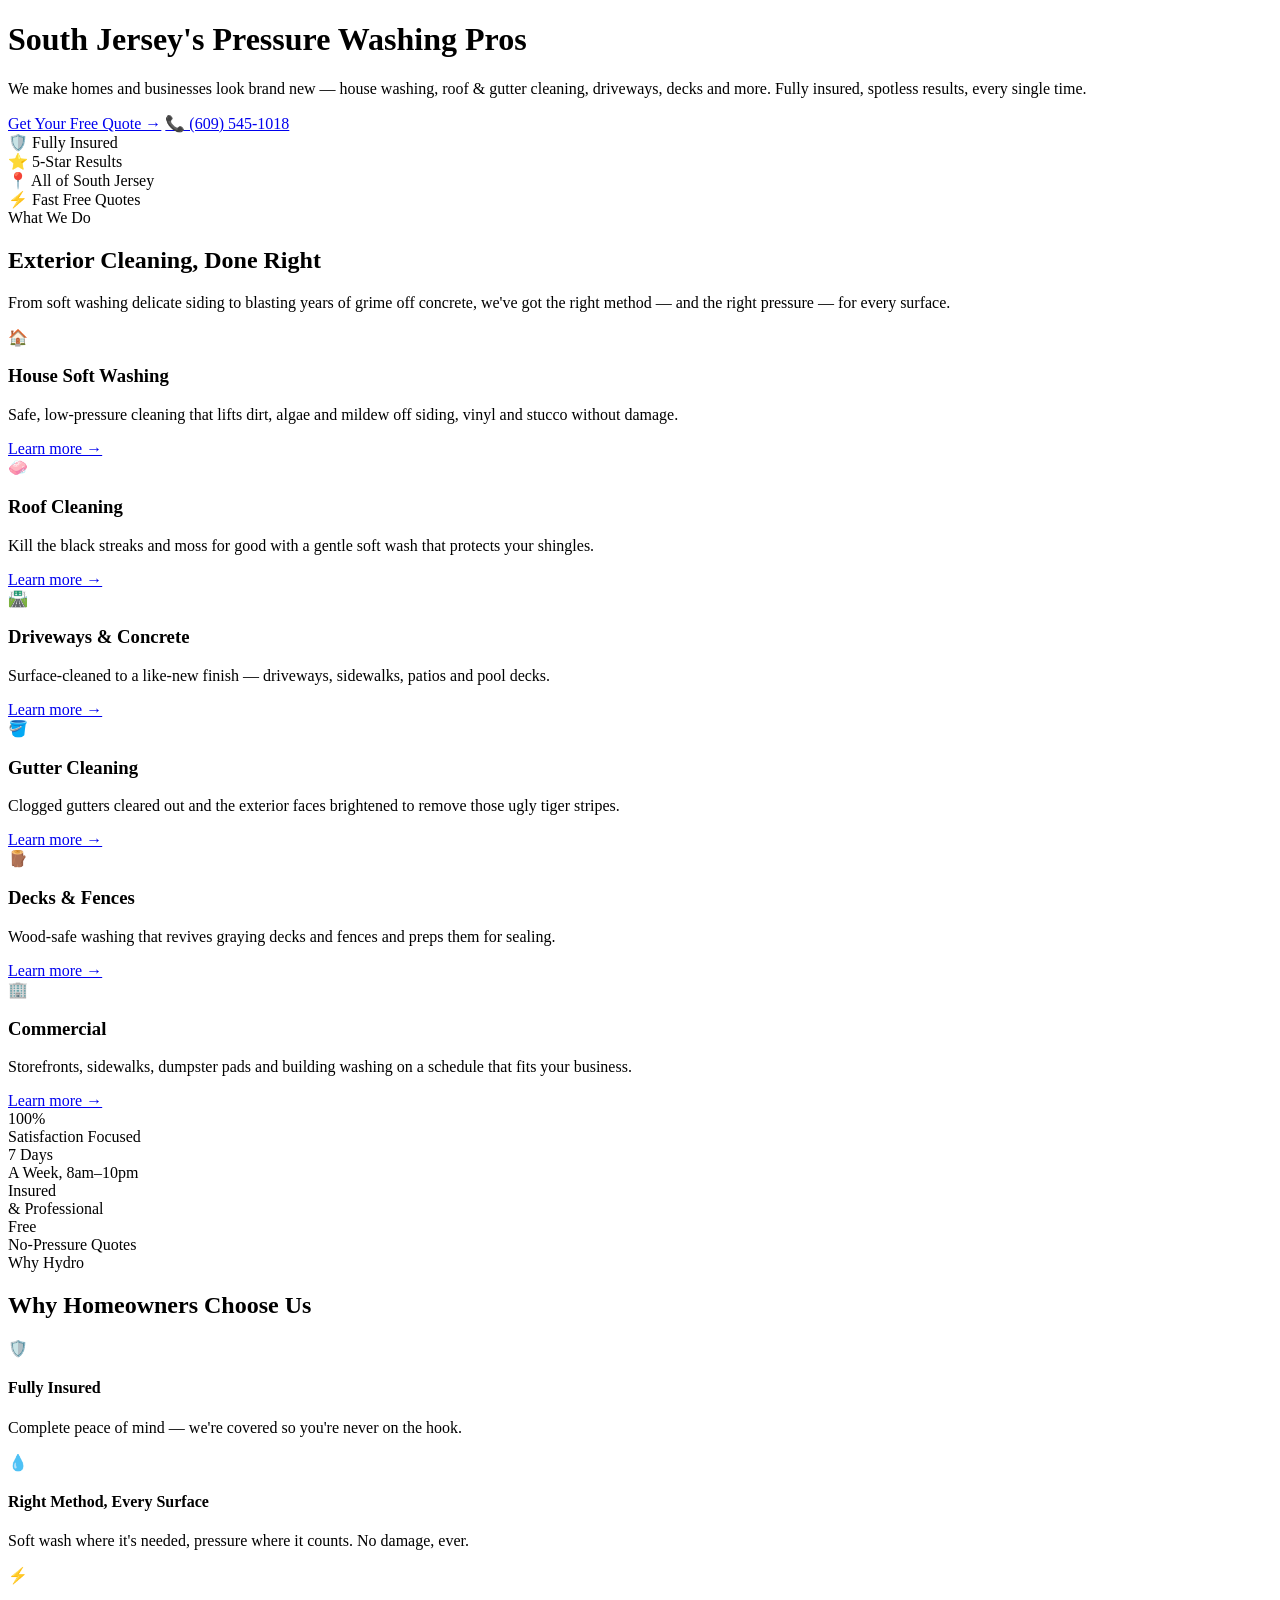
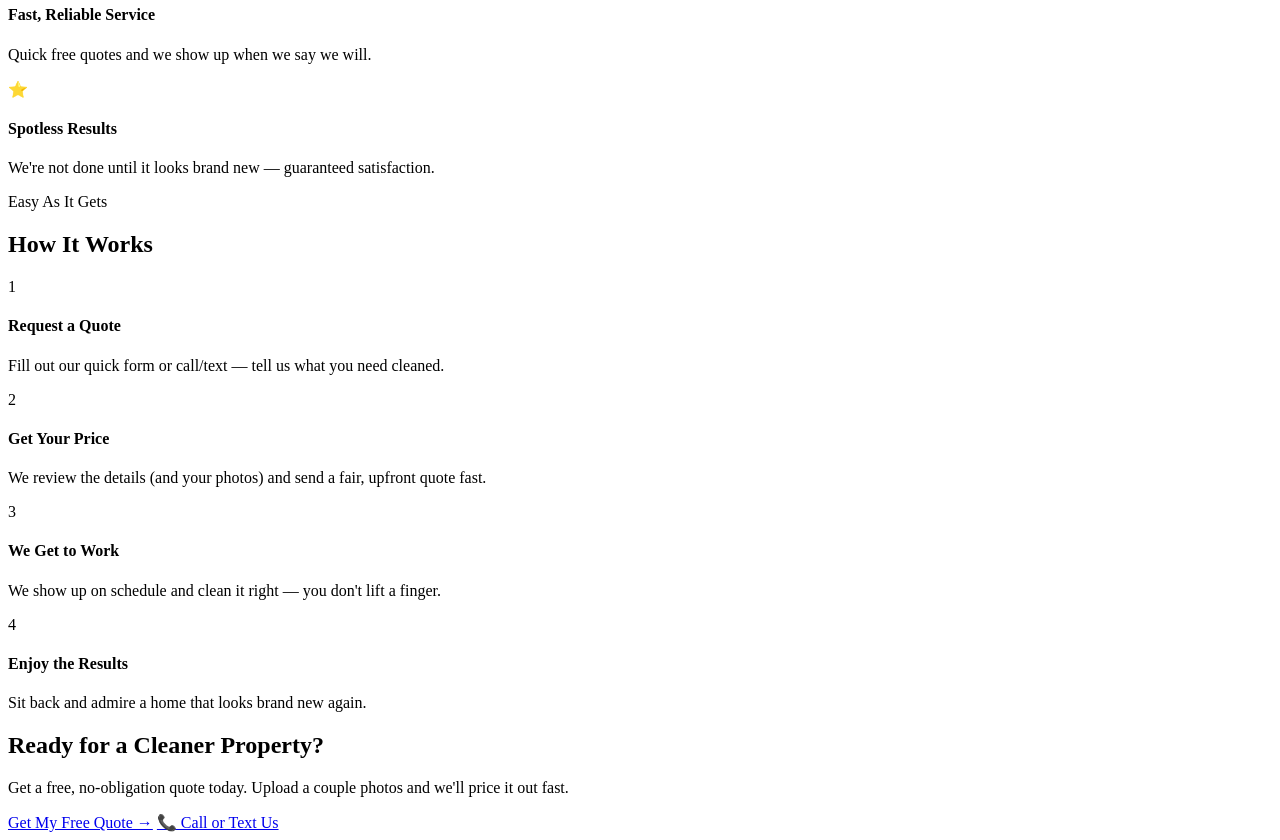
==== commit 5e99a6c9: "Update index.html" ====
--- a/index.html
+++ b/index.html
@@ -1,256 +1,119 @@
 <!DOCTYPE html>
 <html lang="en">
 <head>
+<!-- Google tag (gtag.js) -->
+<script async src="https://www.googletagmanager.com/gtag/js?id=G-JZFVGB2BL7"></script>
+<script>window.dataLayer=window.dataLayer||[];function gtag(){dataLayer.push(arguments);}gtag('js',new Date());gtag('config','G-JZFVGB2BL7');</script>
 <meta charset="UTF-8">
 <meta name="viewport" content="width=device-width, initial-scale=1.0">
-<title>Hydro Pressure Washing — Exterior Cleaning in South Jersey</title>
-<meta name="description" content="Professional pressure washing and soft wash in South Jersey. House washing, driveways, decks, fences, gutters, and roof soft wash. Licensed, insured, free estimates.">
-<link rel="icon" type="image/png" href="/assets/favicon.png">
-<link rel="preconnect" href="https://fonts.googleapis.com">
-<link rel="preconnect" href="https://fonts.gstatic.com" crossorigin>
-<link href="https://fonts.googleapis.com/css2?family=Archivo:wght@500;600;700;800;900&family=Inter:wght@400;500;600;700&display=swap" rel="stylesheet">
-<style>
-:root{
-  --ocean:#0B4F5C;--ocean-deep:#073640;--spray:#19C5DB;--spray-soft:#7FE3EF;
-  --sand:#F5B841;--sand-deep:#e0a52d;--ink:#0c2126;--slate:#5a7077;--mist:#f3f8f9;--white:#ffffff;--line:rgba(11,79,92,0.12);
-}
-*{margin:0;padding:0;box-sizing:border-box;}
-html{scroll-behavior:smooth;}
-body{font-family:'Inter',sans-serif;color:var(--ink);background:var(--white);line-height:1.6;-webkit-font-smoothing:antialiased;overflow-x:hidden;}
-h1,h2,h3,.display{font-family:'Archivo',sans-serif;line-height:1.05;letter-spacing:-0.02em;}
-a{color:inherit;text-decoration:none;}
-.wrap{max-width:1180px;margin:0 auto;padding:0 1.5rem;}
-.btn{display:inline-flex;align-items:center;gap:0.5rem;font-family:'Archivo',sans-serif;font-weight:700;font-size:1rem;padding:0.95rem 1.7rem;border-radius:100px;cursor:pointer;border:none;transition:transform .15s ease, box-shadow .15s ease;white-space:nowrap;}
-.btn-primary{background:var(--sand);color:var(--ocean-deep);box-shadow:0 8px 24px -8px rgba(245,184,65,0.7);}
-.btn-primary:hover{transform:translateY(-2px);box-shadow:0 14px 30px -8px rgba(245,184,65,0.8);}
-.btn-ghost{background:rgba(255,255,255,0.1);color:#fff;border:1.5px solid rgba(255,255,255,0.4);backdrop-filter:blur(4px);}
-.btn-ghost:hover{background:rgba(255,255,255,0.2);transform:translateY(-2px);}
-.btn-dark{background:var(--ocean);color:#fff;box-shadow:0 8px 24px -10px rgba(11,79,92,0.6);}
-.btn-dark:hover{transform:translateY(-2px);box-shadow:0 14px 30px -10px rgba(11,79,92,0.7);}
-header{position:fixed;top:0;left:0;right:0;z-index:100;transition:all .3s ease;padding:1.1rem 0;}
-header.scrolled,header.solid{background:rgba(255,255,255,0.95);backdrop-filter:blur(12px);box-shadow:0 4px 20px -8px rgba(11,79,92,0.15);padding:0.7rem 0;}
-.nav{display:flex;align-items:center;justify-content:space-between;gap:1.5rem;}
-.logo{display:flex;align-items:center;gap:0.6rem;font-family:'Archivo',sans-serif;font-weight:900;font-size:1.35rem;color:#fff;letter-spacing:-0.03em;transition:color .3s;}
-header.scrolled .logo,header.solid .logo{color:var(--ocean);}
-.logo-drop{width:34px;height:34px;flex-shrink:0;}
-.nav-links{display:flex;align-items:center;gap:1.8rem;margin-left:auto;}
-.nav-links a{font-weight:600;font-size:0.95rem;color:rgba(255,255,255,0.9);transition:color .2s;}
-.nav-links a:hover,.nav-links a.active{color:#fff;}
-header.scrolled .nav-links a,header.solid .nav-links a{color:var(--slate);}
-header.scrolled .nav-links a:hover,header.scrolled .nav-links a.active,header.solid .nav-links a:hover,header.solid .nav-links a.active{color:var(--ocean);}
-.nav-links a.navquote{color:var(--ocean-deep)!important;background:var(--sand);padding:0.55rem 1.2rem;border-radius:100px;font-family:'Archivo',sans-serif;font-weight:700;box-shadow:0 6px 18px -6px rgba(245,184,65,0.7);}
-.nav-links a.navquote:hover{transform:translateY(-2px);}
-.nav-toggle{display:none;background:none;border:none;cursor:pointer;flex-direction:column;gap:5px;padding:6px;}
-.nav-toggle span{width:26px;height:2.5px;background:#fff;border-radius:2px;transition:all .3s;}
-header.scrolled .nav-toggle span,header.solid .nav-toggle span{background:var(--ocean);}
-section{padding:6rem 0;}
-.sec-head{text-align:center;max-width:42rem;margin:0 auto 3.5rem;}
-.sec-eyebrow{display:inline-block;color:var(--spray);font-family:'Archivo',sans-serif;font-weight:700;font-size:0.82rem;letter-spacing:0.14em;text-transform:uppercase;margin-bottom:0.9rem;}
-.sec-head h2{font-size:clamp(2rem,4vw,2.9rem);font-weight:800;color:var(--ocean);margin-bottom:1rem;}
-.sec-head p{font-size:1.12rem;color:var(--slate);}
-.reveal-up{opacity:0;transform:translateY(30px);transition:opacity .6s ease, transform .6s ease;}
-.reveal-up.in{opacity:1;transform:translateY(0);}
-/* page hero (inner pages) */
-.page-hero{position:relative;background:linear-gradient(135deg,var(--ocean-deep) 0%,var(--ocean) 60%,#0a6577 100%);color:#fff;padding:9rem 0 4.5rem;overflow:hidden;text-align:center;}
-.page-hero::before{content:"";position:absolute;inset:0;background:radial-gradient(circle at 75% 25%, rgba(25,197,219,0.22), transparent 45%);}
-.page-hero .eyebrow2{display:inline-block;color:var(--spray-soft);font-family:'Archivo',sans-serif;font-weight:700;font-size:0.82rem;letter-spacing:0.14em;text-transform:uppercase;margin-bottom:1rem;position:relative;}
-.page-hero h1{font-size:clamp(2.4rem,5vw,3.8rem);font-weight:900;position:relative;margin-bottom:1rem;}
-.page-hero p{font-size:1.18rem;color:rgba(255,255,255,0.82);max-width:36rem;margin:0 auto;position:relative;}
-/* footer */
-footer{background:#06292f;color:rgba(255,255,255,0.7);padding:3rem 0 2rem;}
-.foot-inner{display:flex;justify-content:space-between;align-items:center;gap:2rem;flex-wrap:wrap;}
-.foot-logo{display:flex;align-items:center;gap:0.6rem;font-family:'Archivo',sans-serif;font-weight:900;font-size:1.3rem;color:#fff;}
-.foot-links{display:flex;gap:1.8rem;flex-wrap:wrap;}
-.foot-links a{font-size:0.92rem;transition:color .2s;}
-.foot-links a:hover{color:var(--spray);}
-.foot-bottom{text-align:center;margin-top:2rem;padding-top:1.5rem;border-top:1px solid rgba(255,255,255,0.1);font-size:0.85rem;color:rgba(255,255,255,0.5);}
-.admin-link{color:rgba(255,255,255,0.4);font-size:0.82rem;}
-.admin-link:hover{color:var(--spray);}
-.cta-banner{background:linear-gradient(120deg,var(--sand),var(--sand-deep));color:var(--ocean-deep);border-radius:28px;padding:3.5rem 3rem;text-align:center;position:relative;overflow:hidden;}
-.cta-banner::before{content:"💧";position:absolute;font-size:13rem;opacity:0.12;right:-1rem;top:-2rem;transform:rotate(15deg);}
-.cta-banner h2{font-size:clamp(1.8rem,3.5vw,2.6rem);font-weight:900;margin-bottom:0.8rem;position:relative;}
-.cta-banner p{font-size:1.15rem;margin-bottom:1.8rem;font-weight:500;position:relative;}
-.cta-banner .btn-dark{position:relative;}
-@media(max-width:860px){
-  .nav-links{display:none;position:absolute;top:100%;left:0;right:0;background:#fff;flex-direction:column;padding:1.5rem;gap:1.2rem;box-shadow:0 10px 30px -10px rgba(0,0,0,0.2);margin-left:0;}
-  .nav-links.open{display:flex;}
-  .nav-links a{color:var(--slate)!important;}
-  .nav-links a.navquote{color:var(--ocean-deep)!important;text-align:center;}
-  .nav-toggle{display:flex;}
-}
-@media(max-width:560px){section{padding:4rem 0;}.cta-banner{padding:2.5rem 1.5rem;}}
-@media(prefers-reduced-motion:reduce){*{animation:none!important;transition:none!important;}.reveal-up{opacity:1;transform:none;}}
+<title>Hydro Pressure Washing | South Jersey Exterior Cleaning</title>
+<meta name="description" content="Professional pressure washing & soft washing in South Jersey. House washing, roof cleaning, driveways, gutters & more. Free quotes — call or text (609) 545-1018.">
+<link rel="icon" href="assets/logo.png">
+<link rel="stylesheet" href="assets/site.css">
+</head>
+<body>
+<div id="site-nav"></div>
 
-
-.hero{position:relative;min-height:100vh;display:flex;align-items:center;background:linear-gradient(135deg,var(--ocean-deep) 0%,var(--ocean) 55%,#0a6577 100%);color:#fff;overflow:hidden;padding:7rem 0 4rem;}
-.hero-bg{position:absolute;inset:0;overflow:hidden;}
-.hero-bg::before{content:"";position:absolute;width:140%;height:140%;top:-20%;left:-20%;background:radial-gradient(circle at 70% 30%, rgba(25,197,219,0.25), transparent 45%),radial-gradient(circle at 20% 80%, rgba(127,227,239,0.12), transparent 40%);}
-.drop{position:absolute;border-radius:50% 50% 50% 0;background:linear-gradient(135deg,rgba(127,227,239,0.18),rgba(25,197,219,0.06));transform:rotate(45deg);animation:float 7s ease-in-out infinite;}
-@keyframes float{0%,100%{transform:rotate(45deg) translateY(0);}50%{transform:rotate(45deg) translateY(-22px);}}
-.hero-inner{position:relative;z-index:2;display:grid;grid-template-columns:1.15fr 0.85fr;gap:3rem;align-items:center;width:100%;}
-.eyebrow{display:inline-flex;align-items:center;gap:0.6rem;background:rgba(25,197,219,0.18);border:1px solid rgba(25,197,219,0.35);color:var(--spray-soft);font-weight:600;font-size:0.82rem;letter-spacing:0.08em;text-transform:uppercase;padding:0.5rem 1rem;border-radius:100px;margin-bottom:1.6rem;}
-.hero h1{font-size:clamp(2.6rem,5.5vw,4.4rem);font-weight:900;margin-bottom:1.3rem;}
-.hero h1 .accent{color:var(--spray);display:block;}
-.hero-sub{font-size:1.2rem;color:rgba(255,255,255,0.82);max-width:32rem;margin-bottom:2.2rem;}
-.hero-cta{display:flex;gap:1rem;flex-wrap:wrap;margin-bottom:2.4rem;}
-.hero-trust{display:flex;gap:1.8rem;flex-wrap:wrap;}
-.trust-item{display:flex;align-items:center;gap:0.55rem;font-size:0.92rem;color:rgba(255,255,255,0.85);font-weight:500;}
-.trust-item svg{flex-shrink:0;color:var(--spray);}
-.reveal-card{position:relative;border-radius:24px;overflow:hidden;box-shadow:0 30px 70px -20px rgba(0,0,0,0.5);aspect-ratio:4/5;background:#0a3d47;border:1px solid rgba(255,255,255,0.12);}
-.reveal-side{position:absolute;inset:0;display:flex;flex-direction:column;justify-content:flex-end;padding:1.5rem;}
-.reveal-dirty{background:linear-gradient(160deg,#6b6e5f,#4a4d42 60%,#3a3d34);}
-.reveal-dirty::after,.reveal-clean::after{content:"";position:absolute;inset:0;opacity:0.5;background-image:url("data:image/svg+xml,%3Csvg xmlns='http://www.w3.org/2000/svg' width='60' height='60'%3E%3Cfilter id='n'%3E%3CfeTurbulence type='fractalNoise' baseFrequency='0.9' numOctaves='3'/%3E%3C/filter%3E%3Crect width='100%25' height='100%25' filter='url(%23n)' opacity='0.4'/%3E%3C/svg%3E");}
-.reveal-clean{background:linear-gradient(160deg,#2aa7c4,#1789a8 55%,#0a6577);clip-path:polygon(0 0,58% 0,58% 100%,0 100%);transition:clip-path .1s;}
-.reveal-clean::after{opacity:0.15;}
-.reveal-label{position:absolute;bottom:1.3rem;z-index:5;font-family:'Archivo',sans-serif;font-weight:800;font-size:0.8rem;letter-spacing:0.1em;text-transform:uppercase;padding:0.4rem 0.9rem;border-radius:100px;color:#fff;backdrop-filter:blur(4px);}
-.reveal-label.bef{left:1.3rem;}
-.reveal-label.aft{right:1.3rem;}
-.reveal-divider{position:absolute;top:0;bottom:0;left:58%;width:3px;background:#fff;z-index:3;cursor:ew-resize;box-shadow:0 0 12px rgba(255,255,255,0.6);}
-.reveal-handle{position:absolute;top:50%;left:50%;transform:translate(-50%,-50%);width:46px;height:46px;border-radius:50%;background:#fff;z-index:4;display:flex;align-items:center;justify-content:center;color:var(--ocean);box-shadow:0 4px 14px rgba(0,0,0,0.3);cursor:ew-resize;font-size:1.1rem;}
-.reveal-hint{position:absolute;top:1.2rem;left:50%;transform:translateX(-50%);z-index:4;font-size:0.72rem;color:rgba(255,255,255,0.85);background:rgba(0,0,0,0.3);padding:0.3rem 0.8rem;border-radius:100px;backdrop-filter:blur(4px);white-space:nowrap;}
-.services{background:var(--mist);}
-.svc-grid{display:grid;grid-template-columns:repeat(3,1fr);gap:1.4rem;}
-.svc-card{background:#fff;border-radius:20px;padding:2rem 1.8rem;border:1px solid var(--line);transition:transform .2s ease, box-shadow .2s ease;position:relative;overflow:hidden;}
-.svc-card::before{content:"";position:absolute;top:0;left:0;width:100%;height:4px;background:linear-gradient(90deg,var(--spray),var(--spray-soft));transform:scaleX(0);transform-origin:left;transition:transform .3s ease;}
-.svc-card:hover{transform:translateY(-6px);box-shadow:0 20px 45px -18px rgba(11,79,92,0.3);}
-.svc-card:hover::before{transform:scaleX(1);}
-.svc-card.link-card{cursor:pointer;}
-.svc-icon{width:56px;height:56px;border-radius:14px;background:linear-gradient(135deg,var(--ocean),#0a6577);display:flex;align-items:center;justify-content:center;font-size:1.7rem;margin-bottom:1.2rem;}
-.svc-card h3{font-size:1.3rem;font-weight:700;color:var(--ocean);margin-bottom:0.6rem;}
-.svc-card p{font-size:0.97rem;color:var(--slate);}
-.why-grid{display:grid;grid-template-columns:repeat(4,1fr);gap:1.4rem;}
-.why-card{text-align:center;padding:1.5rem 1rem;}
-.why-icon{width:70px;height:70px;margin:0 auto 1.1rem;border-radius:18px;background:var(--mist);display:flex;align-items:center;justify-content:center;font-size:2rem;border:1px solid var(--line);}
-.why-card h3{font-size:1.12rem;color:var(--ocean);margin-bottom:0.4rem;font-weight:700;}
-.why-card p{font-size:0.92rem;color:var(--slate);}
-.process{background:var(--mist);}
-.steps{display:grid;grid-template-columns:repeat(3,1fr);gap:2rem;}
-.step-num{font-family:'Archivo',sans-serif;font-weight:900;font-size:3.2rem;color:var(--spray);opacity:0.35;line-height:1;margin-bottom:0.5rem;}
-.step h3{font-size:1.25rem;color:var(--ocean);margin-bottom:0.5rem;font-weight:700;}
-.step p{color:var(--slate);font-size:0.98rem;}
-@media(max-width:900px){.hero-inner{grid-template-columns:1fr;gap:2.5rem;}.reveal-card{max-width:380px;margin:0 auto;width:100%;}.svc-grid{grid-template-columns:repeat(2,1fr);}.why-grid{grid-template-columns:repeat(2,1fr);}.steps{grid-template-columns:1fr;gap:1.5rem;}}
-@media(max-width:560px){.svc-grid,.why-grid{grid-template-columns:1fr;}.hero-trust{gap:1rem;}}
-
-
-.logo-img{height:82px;width:auto;display:block;transition:height .3s ease;}
-header.scrolled .logo-img,header.solid .logo-img{height:68px;}
-.foot-logo-img{height:54px;width:auto;display:block;}
-@media(max-width:560px){.logo-img{height:60px;}}
-</style>
-</head>
-<body><header id="header">
-  <div class="wrap nav">
-    <a href="/" class="logo"><img src="/assets/logo.png" alt="Hydro Pressure Washing" class="logo-img"></a>
-    <nav class="nav-links" id="navLinks">
-      <a href="/" class="active">Home</a>
-      <a href="/services/">Services</a>
-      <a href="/about/">About</a>
-      <a href="/work/">Our Work</a>
-      <a href="/contact/">Contact</a>
-      <a href="/contact/" class="navquote">Free Quote</a>
-    </nav>
-    <button class="nav-toggle" id="navToggle" aria-label="Menu"><span></span><span></span><span></span></button>
+<!-- ===== HERO ===== -->
+<header class="hero">
+  <div class="hero-inner">
+    <h1>South Jersey's <span class="hl">Pressure Washing</span> Pros</h1>
+    <p class="sub">We make homes and businesses look brand new — house washing, roof & gutter cleaning, driveways, decks and more. Fully insured, spotless results, every single time.</p>
+    <div class="hero-cta">
+      <a href="contact/#quote" class="btn btn-primary btn-lg">Get Your Free Quote →</a>
+      <a href="tel:+16095451018" class="btn btn-ghost btn-lg">📞 (609) 545-1018</a>
+    </div>
+    <div class="hero-trust">
+      <div class="t"><span class="ic">🛡️</span> Fully Insured</div>
+      <div class="t"><span class="ic">⭐</span> 5-Star Results</div>
+      <div class="t"><span class="ic">📍</span> All of South Jersey</div>
+      <div class="t"><span class="ic">⚡</span> Fast Free Quotes</div>
+    </div>
   </div>
 </header>
-<section class="hero">
-  <div class="hero-bg"><div class="drop" style="width:120px;height:120px;top:15%;left:8%;"></div><div class="drop" style="width:70px;height:70px;top:60%;left:14%;animation-delay:1.5s;"></div><div class="drop" style="width:90px;height:90px;top:30%;right:38%;animation-delay:3s;"></div></div>
-  <div class="wrap hero-inner">
-    <div>
-      <span class="eyebrow">💧 South Jersey's Exterior Cleaning Pros</span>
-      <h1>Bring Your Home <span class="accent">Back to New.</span></h1>
-      <p class="hero-sub">Professional pressure washing and gentle soft wash that strips away years of dirt, mold, and grime — safely. Driveways, siding, decks, roofs, and more.</p>
-      <div class="hero-cta">
-        <a href="/contact/" class="btn btn-primary">Get a Free Quote →</a>
-        <a href="sms:6095451018?&body=Hi%20Hydro%2C%20I%27d%20like%20a%20free%20quote%20for..." class="btn btn-ghost">💬 Text Us</a>
-      </div>
-      <div class="hero-trust">
-        <div class="trust-item"><svg width="20" height="20" viewBox="0 0 24 24" fill="none" stroke="currentColor" stroke-width="2.5"><path d="M20 6 9 17l-5-5"/></svg> Licensed &amp; Insured</div>
-        <div class="trust-item"><svg width="20" height="20" viewBox="0 0 24 24" fill="none" stroke="currentColor" stroke-width="2.5"><path d="M20 6 9 17l-5-5"/></svg> Free Estimates</div>
-        <div class="trust-item"><svg width="20" height="20" viewBox="0 0 24 24" fill="none" stroke="currentColor" stroke-width="2.5"><path d="M20 6 9 17l-5-5"/></svg> Satisfaction Guaranteed</div>
-      </div>
+
+<!-- ===== SERVICES PREVIEW ===== -->
+<section class="section">
+  <div class="wrap center">
+    <div class="eyebrow">What We Do</div>
+    <h2>Exterior Cleaning, Done Right</h2>
+    <p class="lead">From soft washing delicate siding to blasting years of grime off concrete, we've got the right method — and the right pressure — for every surface.</p>
+    <div class="svc-grid" style="text-align:left">
+      <div class="svc-card reveal"><div class="svc-ic">🏠</div><h3>House Soft Washing</h3><p>Safe, low-pressure cleaning that lifts dirt, algae and mildew off siding, vinyl and stucco without damage.</p><a href="services/" class="lnk">Learn more →</a></div>
+      <div class="svc-card reveal"><div class="svc-ic">🧼</div><h3>Roof Cleaning</h3><p>Kill the black streaks and moss for good with a gentle soft wash that protects your shingles.</p><a href="services/" class="lnk">Learn more →</a></div>
+      <div class="svc-card reveal"><div class="svc-ic">🛣️</div><h3>Driveways & Concrete</h3><p>Surface-cleaned to a like-new finish — driveways, sidewalks, patios and pool decks.</p><a href="services/" class="lnk">Learn more →</a></div>
+      <div class="svc-card reveal"><div class="svc-ic">🪣</div><h3>Gutter Cleaning</h3><p>Clogged gutters cleared out and the exterior faces brightened to remove those ugly tiger stripes.</p><a href="services/" class="lnk">Learn more →</a></div>
+      <div class="svc-card reveal"><div class="svc-ic">🪵</div><h3>Decks & Fences</h3><p>Wood-safe washing that revives graying decks and fences and preps them for sealing.</p><a href="services/" class="lnk">Learn more →</a></div>
+      <div class="svc-card reveal"><div class="svc-ic">🏢</div><h3>Commercial</h3><p>Storefronts, sidewalks, dumpster pads and building washing on a schedule that fits your business.</p><a href="services/" class="lnk">Learn more →</a></div>
     </div>
-    <div>
-      <div class="reveal-card" id="revealCard">
-        <div class="reveal-side reveal-dirty"></div>
-        <div class="reveal-side reveal-clean" id="revealClean"></div>
-        <span class="reveal-label bef" style="background:rgba(10,101,119,0.8)">After</span>
-        <span class="reveal-label aft" style="background:rgba(60,55,40,0.7)">Before</span>
-        <div class="reveal-hint">⟵ Drag to reveal ⟶</div>
-        <div class="reveal-divider" id="revealDivider"><div class="reveal-handle">⇄</div></div>
+  </div>
+</section>
+
+<!-- ===== STATS ===== -->
+<section class="stats">
+  <div class="stats-inner">
+    <div class="stat"><div class="n">100%</div><div class="l">Satisfaction Focused</div></div>
+    <div class="stat"><div class="n">7 Days</div><div class="l">A Week, 8am–10pm</div></div>
+    <div class="stat"><div class="n">Insured</div><div class="l">& Professional</div></div>
+    <div class="stat"><div class="n">Free</div><div class="l">No-Pressure Quotes</div></div>
+  </div>
+</section>
+
+<!-- ===== WHY US ===== -->
+<section class="section gray">
+  <div class="wrap">
+    <div class="center"><div class="eyebrow">Why Hydro</div><h2>Why Homeowners Choose Us</h2></div>
+    <div class="why-grid">
+      <div class="why reveal"><div class="wi">🛡️</div><div><h4>Fully Insured</h4><p>Complete peace of mind — we're covered so you're never on the hook.</p></div></div>
+      <div class="why reveal"><div class="wi">💧</div><div><h4>Right Method, Every Surface</h4><p>Soft wash where it's needed, pressure where it counts. No damage, ever.</p></div></div>
+      <div class="why reveal"><div class="wi">⚡</div><div><h4>Fast, Reliable Service</h4><p>Quick free quotes and we show up when we say we will.</p></div></div>
+      <div class="why reveal"><div class="wi">⭐</div><div><h4>Spotless Results</h4><p>We're not done until it looks brand new — guaranteed satisfaction.</p></div></div>
+    </div>
+  </div>
+</section>
+
+<!-- ===== HOW IT WORKS ===== -->
+<section class="section">
+  <div class="wrap">
+    <div class="center"><div class="eyebrow">Easy As It Gets</div><h2>How It Works</h2></div>
+    <div class="steps">
+      <div class="step reveal"><div class="num">1</div><h4>Request a Quote</h4><p>Fill out our quick form or call/text — tell us what you need cleaned.</p></div>
+      <div class="step reveal"><div class="num">2</div><h4>Get Your Price</h4><p>We review the details (and your photos) and send a fair, upfront quote fast.</p></div>
+      <div class="step reveal"><div class="num">3</div><h4>We Get to Work</h4><p>We show up on schedule and clean it right — you don't lift a finger.</p></div>
+      <div class="step reveal"><div class="num">4</div><h4>Enjoy the Results</h4><p>Sit back and admire a home that looks brand new again.</p></div>
+    </div>
+  </div>
+</section>
+
+<!-- ===== TESTIMONIALS (hidden for now — remove the comment markers below to show reviews again) =====
+<section class="section gray">
+  <div class="wrap">
+    <div class="center"><div class="eyebrow">Happy Customers</div><h2>What People Say</h2></div>
+    <div class="quotes-grid">
+      <div class="qcard reveal"><div class="stars">★★★★★</div><p>"My house siding was covered in green algae and now it looks brand new. Showed up on time and were super professional. Highly recommend!"</p><div class="who">Sarah M.</div><div class="where">Washington Township, NJ</div></div>
+      <div class="qcard reveal"><div class="stars">★★★★★</div><p>"Did our driveway and walkway — the difference is night and day. Fair price and great communication the whole way through."</p><div class="who">Mike D.</div><div class="where">Vineland, NJ</div></div>
+      <div class="qcard reveal"><div class="stars">★★★★★</div><p>"We use them for our storefront and they're always reliable. Our windows and sidewalk have never looked better. Great local company."</p><div class="who">The Corner Café</div><div class="where">Cherry Hill, NJ</div></div>
+    </div>
+  </div>
+</section>
+===== END TESTIMONIALS ===== -->
+
+<!-- ===== CTA ===== -->
+<section class="section">
+  <div class="wrap">
+    <div class="cta-band">
+      <h2>Ready for a Cleaner Property?</h2>
+      <p>Get a free, no-obligation quote today. Upload a couple photos and we'll price it out fast.</p>
+      <div class="btns">
+        <a href="contact/#quote" class="btn btn-primary btn-lg">Get My Free Quote →</a>
+        <a href="tel:+16095451018" class="btn btn-ghost btn-lg">📞 Call or Text Us</a>
       </div>
     </div>
   </div>
 </section>
-<section class="services" id="services">
-  <div class="wrap">
-    <div class="sec-head reveal-up"><span class="sec-eyebrow">What We Clean</span><h2>Residential &amp; Commercial</h2><p>From homes to storefronts, we use the right method for every surface — never one-size-fits-all.</p></div>
-    <div class="svc-grid"><a href="/services/" class="svc-card link-card reveal-up"><div class="svc-icon">🏠</div><h3>House &amp; Exterior Wash</h3><p>Soft wash siding, brick, stucco, and vinyl that lifts mold and mildew without damaging your home.</p></a><a href="/services/" class="svc-card link-card reveal-up"><div class="svc-icon">🚗</div><h3>Driveway &amp; Concrete</h3><p>Blast away oil stains, dirt, and algae from driveways, walkways, and patios for a like-new finish.</p></a><a href="/services/" class="svc-card link-card reveal-up"><div class="svc-icon">🪵</div><h3>Deck &amp; Patio</h3><p>Restore wood and composite decks and patios — gentle cleaning that protects the surface.</p></a><a href="/services/" class="svc-card link-card reveal-up"><div class="svc-icon">🧱</div><h3>Fence Washing</h3><p>Wood and vinyl fences cleaned to remove green algae, grime, and weathering buildup.</p></a><a href="/services/" class="svc-card link-card reveal-up"><div class="svc-icon">🍂</div><h3>Gutter Cleaning</h3><p>Clear clogged gutters and brighten the exterior face so water flows and your home looks sharp.</p></a><a href="/services/" class="svc-card link-card reveal-up"><div class="svc-icon">🏡</div><h3>Roof Soft Wash</h3><p>Safely remove black streaks and moss with a low-pressure soft wash that won't harm shingles.</p></a><a href="/services/" class="svc-card link-card reveal-up"><div class="svc-icon">🗑️</div><h3>Trash Bin Cleaning</h3><p>Cleaned, sanitized, and deodorized trash and recycling bins — no more grime or smell.</p></a><a href="/services/" class="svc-card link-card reveal-up"><div class="svc-icon">🏢</div><h3>Commercial Cleaning</h3><p>Storefronts, sidewalks, dumpster pads, drive-thrus, and more for your business.</p></a></div>
-    <div style="text-align:center;margin-top:2.5rem;"><a href="/services/" class="btn btn-dark">See All Services →</a></div>
-  </div>
-</section>
-<section class="why" id="why">
-  <div class="wrap">
-    <div class="sec-head reveal-up"><span class="sec-eyebrow">Why Hydro</span><h2>Local, Reliable, Done Right</h2><p>You'll know what it's going to cost before we start — no surprises, no pressure.</p></div>
-    <div class="why-grid">
-      <div class="why-card reveal-up"><div class="why-icon">🛡️</div><h3>Licensed &amp; Insured</h3><p>Fully covered, so your property is protected on every job.</p></div>
-      <div class="why-card reveal-up"><div class="why-icon">💬</div><h3>Upfront Pricing</h3><p>Free, clear estimates before any work begins.</p></div>
-      <div class="why-card reveal-up"><div class="why-icon">📍</div><h3>South Jersey Local</h3><p>Proudly serving homeowners across South Jersey.</p></div>
-      <div class="why-card reveal-up"><div class="why-icon">⭐</div><h3>Satisfaction First</h3><p>We're not done until your property looks its best.</p></div>
-    </div>
-  </div>
-</section>
-<section class="process">
-  <div class="wrap">
-    <div class="sec-head reveal-up"><span class="sec-eyebrow">How It Works</span><h2>Three Simple Steps</h2></div>
-    <div class="steps">
-      <div class="step reveal-up"><div class="step-num">01</div><h3>Get Your Free Quote</h3><p>Tell us what you need cleaned. We'll give you a clear price before we start — no obligation.</p></div>
-      <div class="step reveal-up"><div class="step-num">02</div><h3>We Get to Work</h3><p>We show up on time with the right method for each surface and treat your property with care.</p></div>
-      <div class="step reveal-up"><div class="step-num">03</div><h3>Enjoy the Results</h3><p>Step back and see the difference. If you're not thrilled, we'll make it right.</p></div>
-    </div>
-  </div>
-</section>
-<section style="padding-top:0;"><div class="wrap"><div class="cta-banner reveal-up"><h2>Ready to See Your Home Transformed?</h2><p>Free estimates. Honest pricing. Serving all of South Jersey.</p><a href="/contact/" class="btn btn-dark">Get My Free Quote →</a></div></div></section>
-<footer>
-  <div class="wrap">
-    <div class="foot-inner">
-      <div class="foot-logo"><img src="/assets/logo.png" alt="Hydro Pressure Washing" class="foot-logo-img"></div>
-      <div class="foot-links">
-        <a href="/">Home</a>
-        <a href="/services/">Services</a>
-        <a href="/about/">About</a>
-        <a href="/work/">Our Work</a>
-        <a href="/contact/">Contact</a>
-        <a href="tel:6095451018">(609) 545-1018</a>
-      </div>
-    </div>
-    <div class="foot-bottom">
-      © <span id="year"></span> Hydro Pressure Washing · South Jersey · Licensed &amp; Insured
-      &nbsp;·&nbsp; <a href="/admin" class="admin-link">Owner Login</a>
-    </div>
-  </div>
-</footer><script>
-const header=document.getElementById('header');
-const isInner=document.body.classList.contains('inner');
-function onScroll(){header.classList.toggle('scrolled',window.scrollY>40);}
-window.addEventListener("scroll",onScroll);onScroll();
-const navToggle=document.getElementById('navToggle'),navLinks=document.getElementById('navLinks');
-navToggle.addEventListener('click',()=>navLinks.classList.toggle('open'));
-navLinks.querySelectorAll('a').forEach(a=>a.addEventListener('click',()=>navLinks.classList.remove('open')));
-const y=document.getElementById('year'); if(y) y.textContent=new Date().getFullYear();
-const io=new IntersectionObserver((es)=>{es.forEach(e=>{if(e.isIntersecting){e.target.classList.add('in');io.unobserve(e.target);}});},{threshold:0.12});
-document.querySelectorAll('.reveal-up').forEach((el,i)=>{el.style.transitionDelay=(i%3*0.08)+'s';io.observe(el);});
 
-(function(){
-  const card=document.getElementById('revealCard'),clean=document.getElementById('revealClean'),divider=document.getElementById('revealDivider');
-  if(!card)return; let dragging=false;
-  function setPos(x){const rect=card.getBoundingClientRect();let pct=((x-rect.left)/rect.width)*100;pct=Math.max(4,Math.min(96,pct));clean.style.clipPath=`polygon(0 0,${pct}% 0,${pct}% 100%,0 100%)`;divider.style.left=pct+'%';}
-  const start=()=>dragging=true,end=()=>dragging=false;
-  const move=(e)=>{if(!dragging)return;const x=e.touches?e.touches[0].clientX:e.clientX;setPos(x);};
-  divider.addEventListener('mousedown',start);window.addEventListener('mouseup',end);window.addEventListener('mousemove',move);
-  divider.addEventListener('touchstart',start,{passive:true});window.addEventListener('touchend',end);window.addEventListener('touchmove',move,{passive:true});
-  card.addEventListener('click',(e)=>{if(e.target.closest('.reveal-divider'))return;setPos(e.clientX);});
-})();
-
-</script>
+<div id="site-footer"></div>
+<script src="assets/site.js"></script>
+<script>HydroSite.render({base:'', active:'home'});</script>
 </body>
 </html>
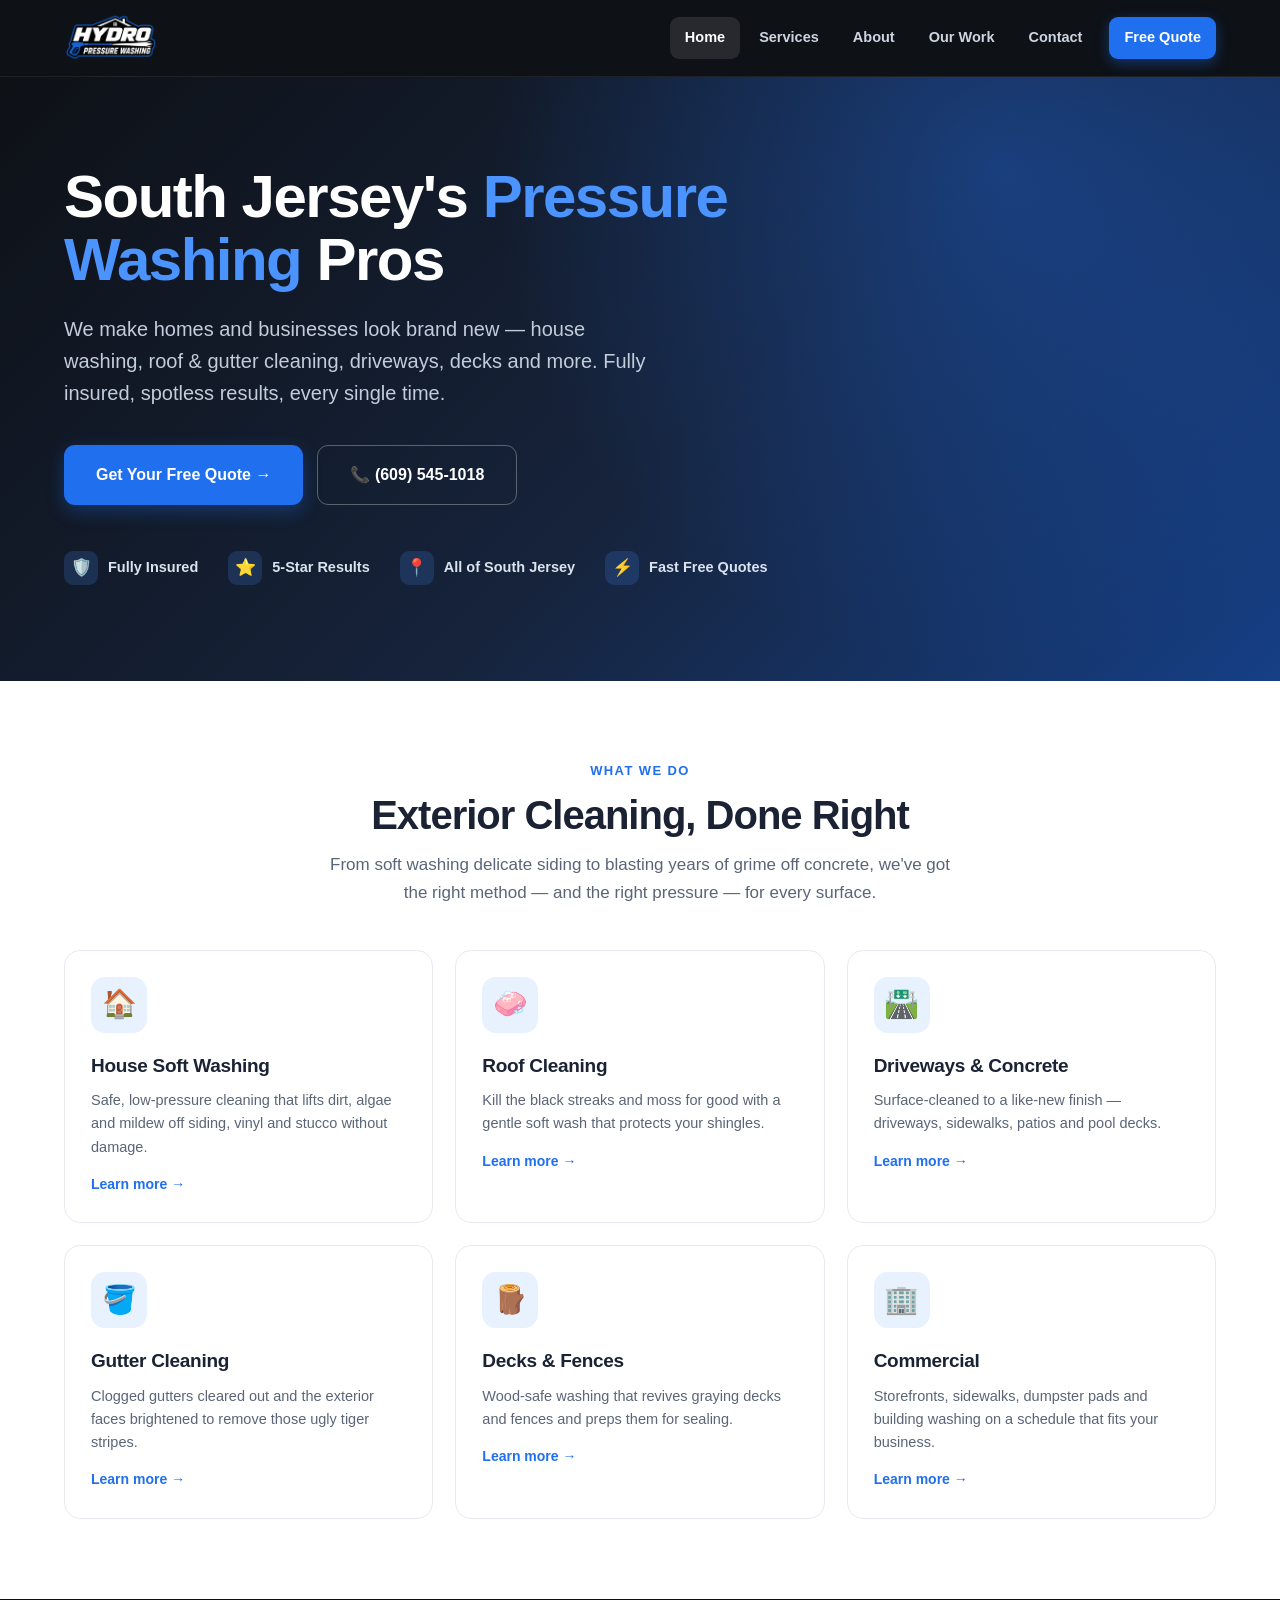
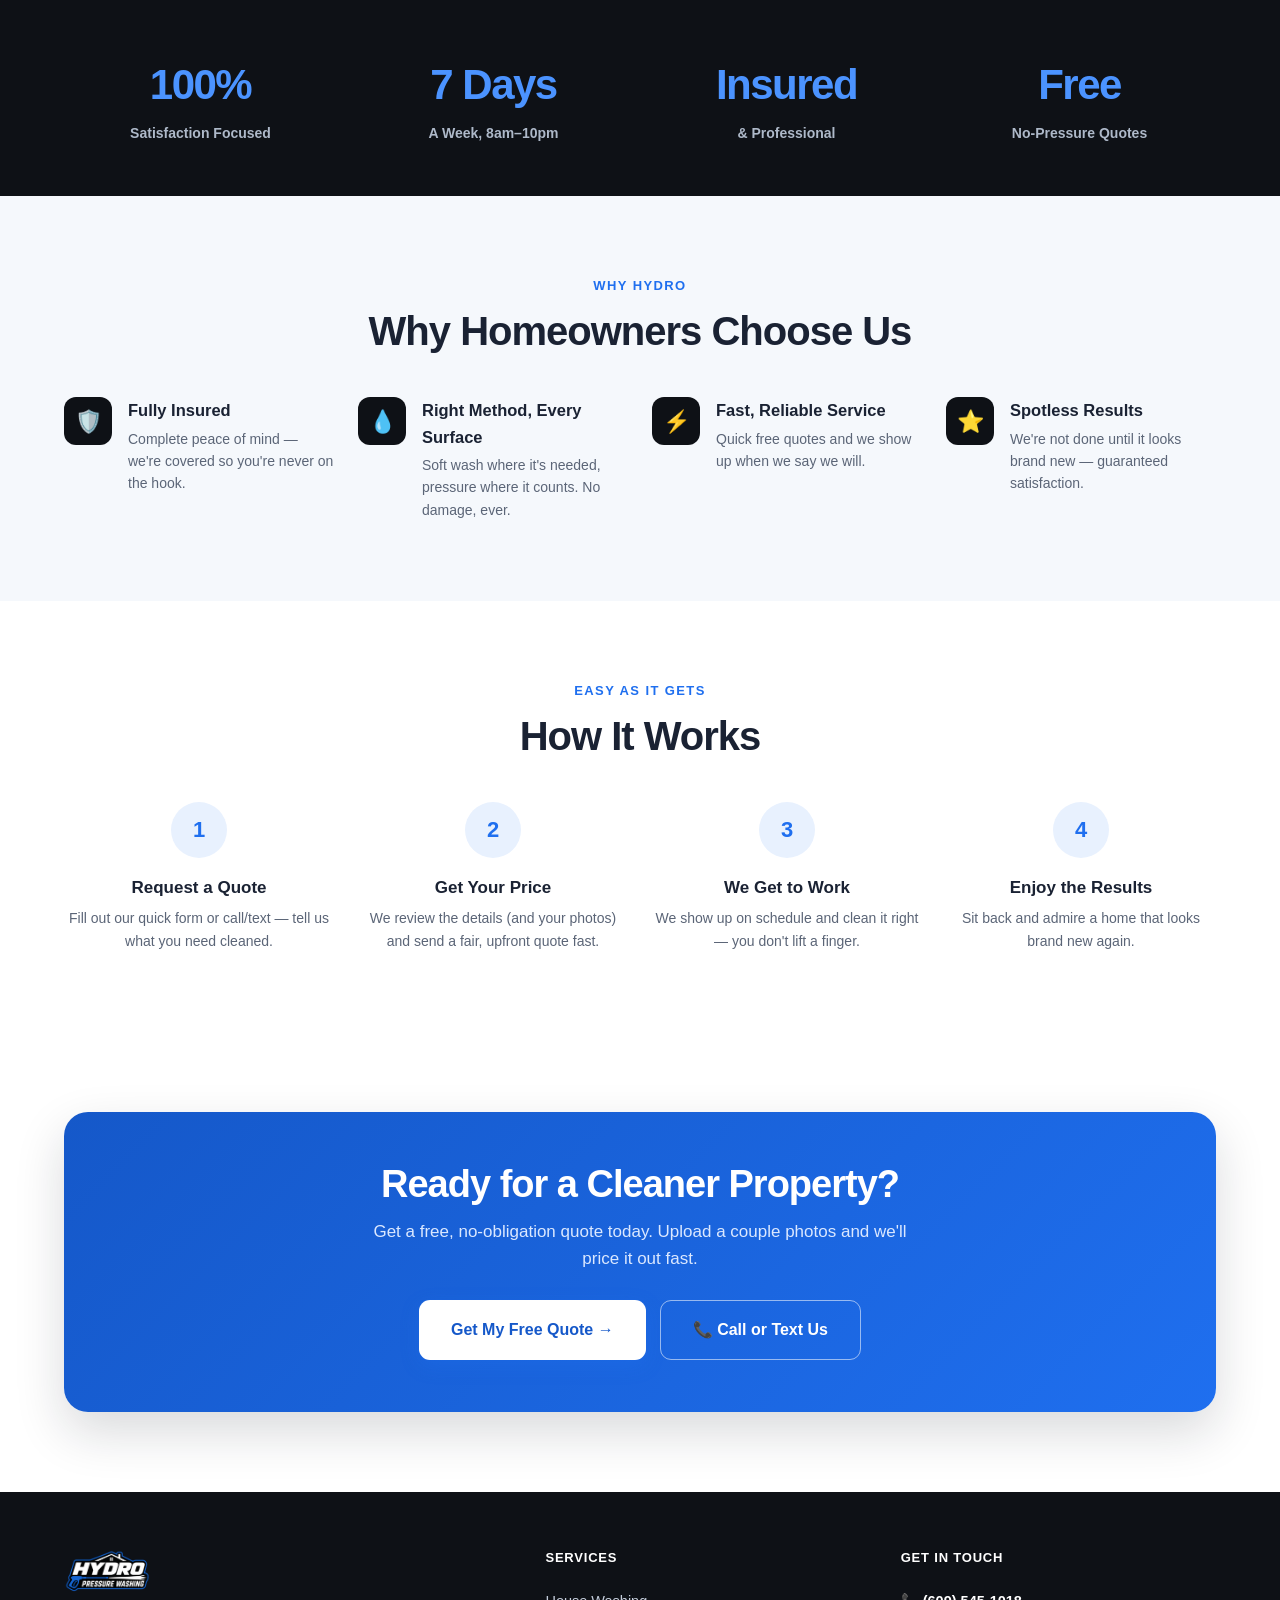
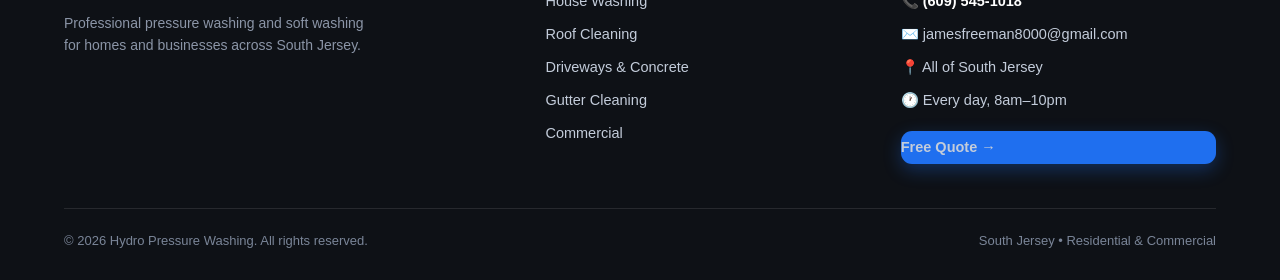
==== commit a94cd747: "Update index.html" ====
--- a/index.html
+++ b/index.html
@@ -8,7 +8,8 @@
 <meta name="viewport" content="width=device-width, initial-scale=1.0">
 <title>Hydro Pressure Washing | South Jersey Exterior Cleaning</title>
 <meta name="description" content="Professional pressure washing & soft washing in South Jersey. House washing, roof cleaning, driveways, gutters & more. Free quotes — call or text (609) 545-1018.">
-<link rel="icon" href="assets/logo.png">
+<link rel="icon" type="image/png" href="assets/favicon.png">
+<link rel="apple-touch-icon" href="assets/favicon.png">
 <link rel="stylesheet" href="assets/site.css">
 </head>
 <body>
--- a/assets/site.css
+++ b/assets/site.css
@@ -0,0 +1,127 @@
+:root{
+  --blue:#1f6fef;--blue-d:#1558c9;--blue-l:#e8f1fe;
+  --ink:#0e1116;--ink-2:#1a2230;--panel:#141a24;
+  --text:#1a2233;--text-2:#5b6577;--text-3:#8b95a7;
+  --bg:#ffffff;--bg-2:#f5f8fc;--border:#e6eaf0;
+  --radius:16px;--shadow:0 4px 20px rgba(16,24,40,.08);--shadow-lg:0 20px 50px rgba(16,24,40,.16);
+  --font:-apple-system,BlinkMacSystemFont,'Segoe UI',Roboto,Helvetica,Arial,sans-serif;
+}
+*{box-sizing:border-box;margin:0;padding:0}
+html{scroll-behavior:smooth}
+body{font-family:var(--font);color:var(--text);background:var(--bg);line-height:1.6;-webkit-font-smoothing:antialiased}
+a{color:inherit;text-decoration:none}
+img{max-width:100%;display:block}
+.wrap{max-width:1200px;margin:0 auto;padding:0 24px}
+.btn{display:inline-flex;align-items:center;gap:8px;padding:13px 24px;border-radius:11px;font-weight:700;font-size:15px;transition:.15s;cursor:pointer;border:none}
+.btn-primary{background:var(--blue);color:#fff;box-shadow:0 6px 18px rgba(31,111,239,.32)}
+.btn-primary:hover{background:var(--blue-d);transform:translateY(-1px)}
+.btn-ghost{background:transparent;color:#fff;border:1.5px solid rgba(255,255,255,.3)}
+.btn-ghost:hover{background:rgba(255,255,255,.1)}
+.btn-dark{background:var(--ink);color:#fff}
+.btn-dark:hover{background:var(--ink-2)}
+.btn-lg{padding:16px 32px;font-size:16px}
+
+/* ---------- NAV ---------- */
+.nav{position:sticky;top:0;z-index:50;background:var(--ink);border-bottom:1px solid rgba(255,255,255,.07)}
+.nav-inner{max-width:1200px;margin:0 auto;padding:0 24px;height:76px;display:flex;align-items:center;gap:20px}
+.nav-logo{height:52px;width:auto}
+.nav-links{display:flex;align-items:center;gap:4px;margin-left:auto}
+.nav-links a{color:#cdd5e0;font-weight:600;font-size:14.5px;padding:9px 15px;border-radius:9px;transition:.13s}
+.nav-links a:hover{color:#fff;background:rgba(255,255,255,.08)}
+.nav-links a.active{color:#fff;background:rgba(255,255,255,.1)}
+.nav-links a.cta{background:var(--blue);color:#fff;margin-left:8px;box-shadow:0 4px 14px rgba(31,111,239,.4)}
+.nav-links a.cta:hover{background:var(--blue-d);color:#fff}
+.nav-toggle{display:none;margin-left:auto;color:#fff;font-size:26px;background:none;border:none;cursor:pointer}
+@media(max-width:900px){
+  .nav-links{display:none;position:absolute;top:76px;left:0;right:0;background:var(--ink);flex-direction:column;align-items:stretch;padding:12px 16px 18px;gap:4px;border-bottom:1px solid rgba(255,255,255,.1)}
+  .nav-links.open{display:flex}
+  .nav-links a{padding:13px 15px;font-size:16px}
+  .nav-links a.cta{margin-left:0;text-align:center;justify-content:center}
+  .nav-toggle{display:block}
+}
+
+/* ---------- HERO ---------- */
+.hero{position:relative;background:linear-gradient(135deg,#0e1116 0%,#16233b 55%,#1558c9 140%);color:#fff;overflow:hidden}
+.hero::before{content:"";position:absolute;inset:0;background:radial-gradient(circle at 78% 15%,rgba(31,111,239,.35),transparent 45%);pointer-events:none}
+.hero-inner{max-width:1200px;margin:0 auto;padding:88px 24px 96px;position:relative;z-index:1}
+.hero h1{font-size:clamp(34px,5.5vw,60px);font-weight:900;line-height:1.05;letter-spacing:-1.5px;max-width:820px}
+.hero h1 .hl{color:#4b93ff}
+.hero p.sub{font-size:clamp(16px,2vw,20px);color:#c3ccda;max-width:600px;margin-top:22px}
+.hero-cta{display:flex;gap:14px;margin-top:36px;flex-wrap:wrap}
+.hero-trust{display:flex;gap:30px;margin-top:46px;flex-wrap:wrap}
+.hero-trust .t{display:flex;align-items:center;gap:10px;color:#dbe3ee;font-weight:600;font-size:14.5px}
+.hero-trust .t .ic{width:34px;height:34px;border-radius:9px;background:rgba(75,147,255,.18);display:flex;align-items:center;justify-content:center;font-size:17px}
+
+/* ---------- SECTIONS ---------- */
+.section{padding:80px 0}
+.section.gray{background:var(--bg-2)}
+.eyebrow{color:var(--blue);font-weight:800;font-size:13px;letter-spacing:1.4px;text-transform:uppercase;margin-bottom:12px}
+.section h2{font-size:clamp(28px,4vw,40px);font-weight:900;letter-spacing:-1px;line-height:1.1}
+.section .lead{font-size:17px;color:var(--text-2);max-width:620px;margin-top:14px}
+.center{text-align:center}
+.center .lead{margin-left:auto;margin-right:auto}
+
+/* service cards */
+.svc-grid{display:grid;grid-template-columns:repeat(auto-fill,minmax(280px,1fr));gap:22px;margin-top:44px}
+.svc-card{background:#fff;border:1px solid var(--border);border-radius:var(--radius);padding:26px;transition:.18s;position:relative;overflow:hidden}
+.svc-card:hover{box-shadow:var(--shadow-lg);transform:translateY(-4px);border-color:#cfe0fa}
+.svc-ic{width:56px;height:56px;border-radius:14px;background:var(--blue-l);display:flex;align-items:center;justify-content:center;font-size:28px;margin-bottom:18px}
+.svc-card h3{font-size:19px;font-weight:800;letter-spacing:-.3px}
+.svc-card p{color:var(--text-2);font-size:14.5px;margin-top:8px}
+.svc-card .lnk{color:var(--blue);font-weight:700;font-size:14px;margin-top:14px;display:inline-flex;align-items:center;gap:5px}
+
+/* why-us */
+.why-grid{display:grid;grid-template-columns:repeat(auto-fit,minmax(230px,1fr));gap:24px;margin-top:44px}
+.why{display:flex;gap:16px;align-items:flex-start}
+.why .wi{width:48px;height:48px;border-radius:12px;background:var(--ink);color:#fff;display:flex;align-items:center;justify-content:center;font-size:22px;flex-shrink:0}
+.why h4{font-size:16.5px;font-weight:800}
+.why p{color:var(--text-2);font-size:14px;margin-top:4px}
+
+/* stats band */
+.stats{background:var(--ink);color:#fff}
+.stats-inner{display:grid;grid-template-columns:repeat(auto-fit,minmax(180px,1fr));gap:20px;padding:52px 24px;max-width:1200px;margin:0 auto;text-align:center}
+.stat .n{font-size:42px;font-weight:900;letter-spacing:-1.5px;color:#4b93ff}
+.stat .l{color:#aeb9c9;font-weight:600;margin-top:4px;font-size:14px}
+
+/* steps */
+.steps{display:grid;grid-template-columns:repeat(auto-fit,minmax(230px,1fr));gap:24px;margin-top:44px}
+.step{text-align:center;position:relative}
+.step .num{width:56px;height:56px;border-radius:50%;background:var(--blue-l);color:var(--blue);font-size:22px;font-weight:900;display:flex;align-items:center;justify-content:center;margin:0 auto 16px}
+.step h4{font-size:17px;font-weight:800}
+.step p{color:var(--text-2);font-size:14px;margin-top:6px}
+
+/* CTA band */
+.cta-band{background:linear-gradient(135deg,#1558c9,#1f6fef);color:#fff;border-radius:24px;padding:52px 44px;text-align:center;box-shadow:var(--shadow-lg)}
+.cta-band h2{font-size:clamp(26px,4vw,38px);font-weight:900;letter-spacing:-1px;color:#fff}
+.cta-band p{color:#dbe8ff;font-size:17px;margin-top:12px;max-width:560px;margin-left:auto;margin-right:auto}
+.cta-band .btns{margin-top:28px;display:flex;gap:14px;justify-content:center;flex-wrap:wrap}
+.cta-band .btn-primary{background:#fff;color:var(--blue-d)}
+.cta-band .btn-primary:hover{background:#f0f4ff}
+.cta-band .btn-ghost{border-color:rgba(255,255,255,.55)}
+
+/* testimonials */
+.quotes-grid{display:grid;grid-template-columns:repeat(auto-fit,minmax(290px,1fr));gap:22px;margin-top:44px}
+.qcard{background:#fff;border:1px solid var(--border);border-radius:var(--radius);padding:26px}
+.qcard .stars{color:#f5b301;font-size:16px;letter-spacing:2px}
+.qcard p{font-size:15px;color:var(--text);margin:12px 0 16px;line-height:1.6}
+.qcard .who{font-weight:700;font-size:14px}
+.qcard .where{color:var(--text-3);font-size:13px}
+
+/* ---------- FOOTER ---------- */
+.footer{background:var(--ink);color:#c3ccda;padding:56px 0 28px}
+.footer-grid{display:grid;grid-template-columns:1.4fr 1fr 1fr;gap:40px}
+.footer img{height:48px;margin-bottom:16px}
+.footer .fdesc{font-size:14px;color:#8b95a7;max-width:300px}
+.footer h5{color:#fff;font-size:13px;font-weight:800;letter-spacing:.8px;text-transform:uppercase;margin-bottom:16px}
+.footer a,.footer .fitem{display:block;color:#c3ccda;font-size:14.5px;padding:5px 0;transition:.12s}
+.footer a:hover{color:#fff}
+.footer .fitem b{color:#fff}
+.footer-bottom{border-top:1px solid rgba(255,255,255,.1);margin-top:44px;padding-top:22px;display:flex;justify-content:space-between;flex-wrap:wrap;gap:10px;font-size:13px;color:#7a8598}
+@media(max-width:760px){.footer-grid{grid-template-columns:1fr;gap:30px}}
+
+/* floating call btn on mobile */
+.float-call{display:none;position:fixed;bottom:18px;right:18px;z-index:60;background:var(--blue);color:#fff;padding:14px 20px;border-radius:50px;font-weight:800;box-shadow:0 8px 24px rgba(31,111,239,.5)}
+@media(max-width:900px){.float-call{display:inline-flex;align-items:center;gap:8px}}
+
+.reveal{opacity:0;transform:translateY(24px);transition:.6s cubic-bezier(.2,.7,.2,1)}
+.reveal.in{opacity:1;transform:none}
